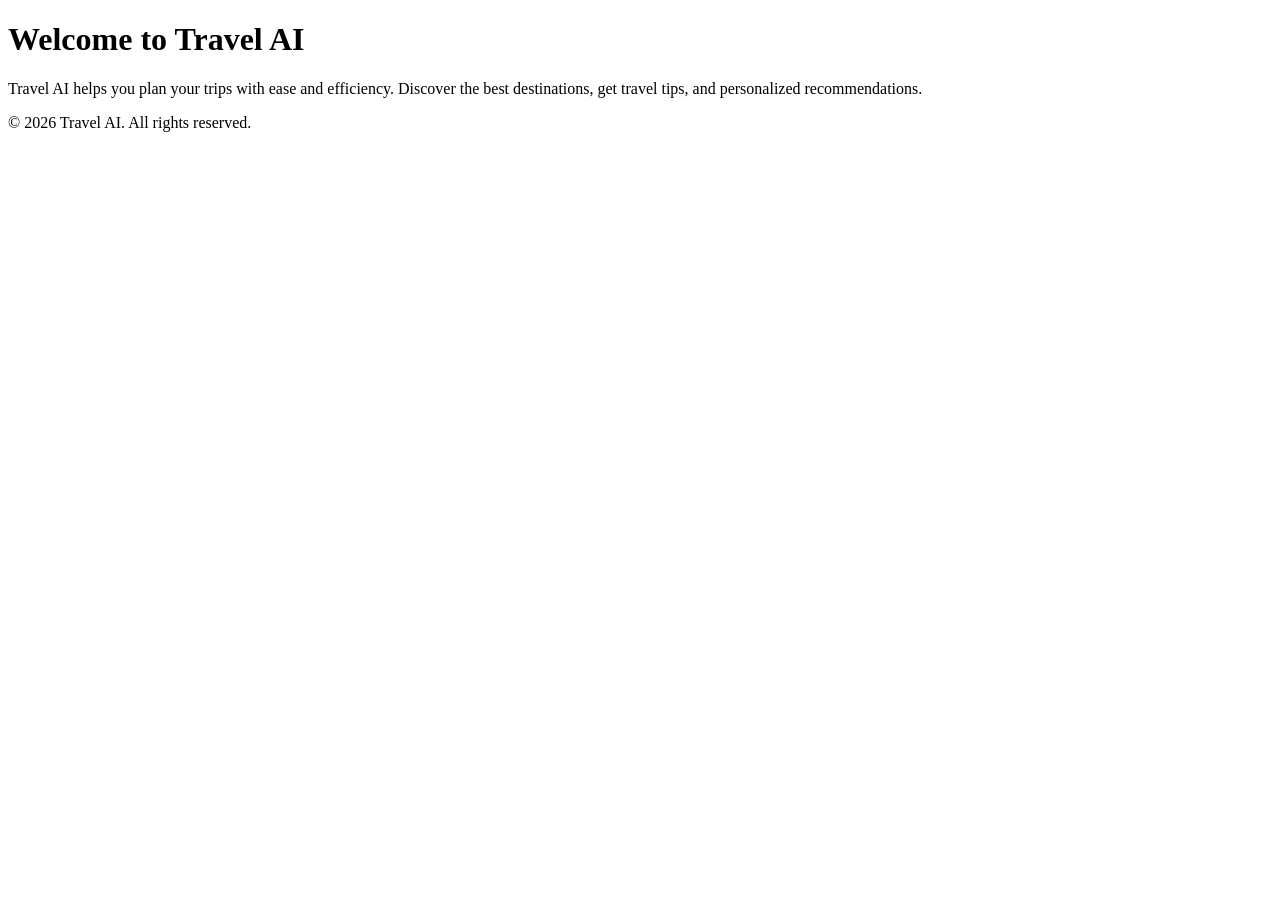
==== app.html @ c9dc11be "Create app.html file with Travel AI content" ====
<!DOCTYPE html>
<html lang="en">
<head>
    <meta charset="UTF-8">
    <meta name="viewport" content="width=device-width, initial-scale=1.0">
    <title>Travel AI</title>
</head>
<body>
    <h1>Welcome to Travel AI</h1>
    <p>Travel AI helps you plan your trips with ease and efficiency. Discover the best destinations, get travel tips, and personalized recommendations.</p>
    <footer>
        <p>&copy; 2026 Travel AI. All rights reserved.</p>
    </footer>
</body>
</html>
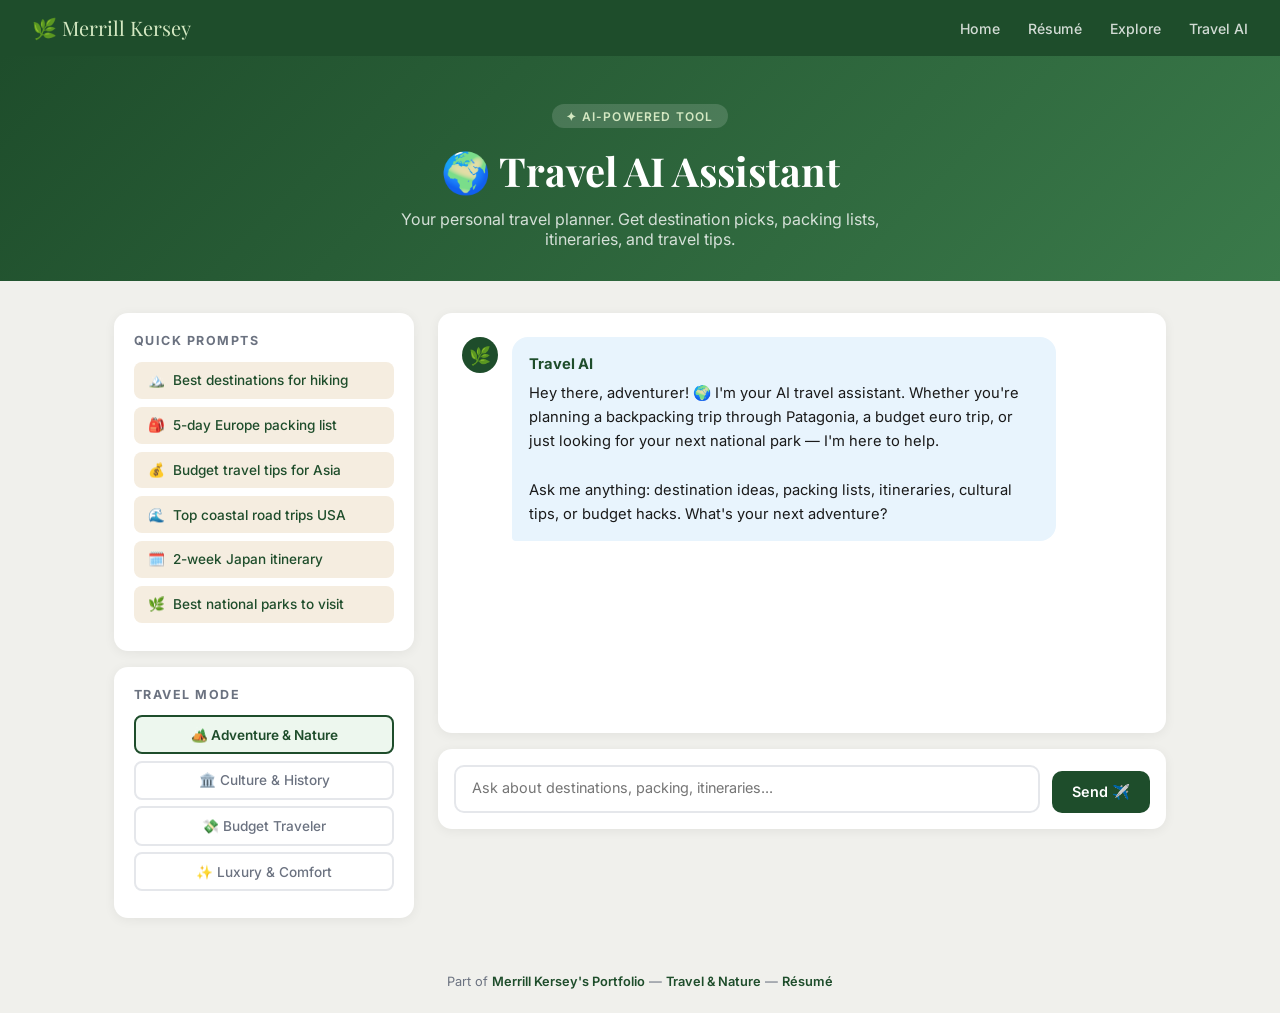
==== commit ec4ad05d: "Rename app blabla to app.html" ====
--- a/app.html
+++ b/app.html
@@ -1,15 +1,476 @@
 <!DOCTYPE html>
 <html lang="en">
 <head>
-    <meta charset="UTF-8">
-    <meta name="viewport" content="width=device-width, initial-scale=1.0">
-    <title>Travel AI</title>
+  <meta charset="UTF-8"/>
+  <meta name="viewport" content="width=device-width, initial-scale=1.0"/>
+  <title>Travel AI | Merrill Kersey</title>
+  <link href="https://fonts.googleapis.com/css2?family=Playfair+Display:wght@400;700&family=Inter:wght@300;400;500;600&display=swap" rel="stylesheet"/>
+  <style>
+    :root {
+      --forest: #1e4d2b;
+      --forest-light: #2d6b3f;
+      --sky: #e8f4fd;
+      --sand: #f5ede0;
+      --accent: #e07b39;
+      --white: #ffffff;
+      --gray: #f0f0ec;
+      --text: #1a1a1a;
+      --muted: #6b7280;
+    }
+    * { box-sizing: border-box; margin: 0; padding: 0; }
+    body { font-family: 'Inter', sans-serif; background: var(--gray); color: var(--text); min-height: 100vh; display: flex; flex-direction: column; }
+
+    nav { background: var(--forest); padding: 0.9rem 2rem; display: flex; justify-content: space-between; align-items: center; }
+    nav .brand { font-family: 'Playfair Display', serif; color: #d4e8c2; font-size: 1.25rem; text-decoration: none; }
+    nav .nav-links a { color: rgba(255,255,255,0.8); text-decoration: none; margin-left: 1.5rem; font-size: 0.88rem; font-weight: 500; transition: color 0.2s; }
+    nav .nav-links a:hover { color: #fff; }
+
+    .app-hero { background: linear-gradient(135deg, var(--forest) 0%, #3a7a4a 100%); color: white; padding: 3rem 2rem 2rem; text-align: center; }
+    .app-hero .badge { background: rgba(255,255,255,0.15); color: #d4e8c2; padding: 0.3rem 0.9rem; border-radius: 20px; font-size: 0.75rem; font-weight: 600; letter-spacing: 0.1em; text-transform: uppercase; margin-bottom: 1rem; display: inline-block; }
+    .app-hero h1 { font-family: 'Playfair Display', serif; font-size: 2.5rem; margin-bottom: 0.75rem; }
+    .app-hero p { color: rgba(255,255,255,0.8); font-size: 1rem; max-width: 550px; margin: 0 auto; }
+
+    .app-layout { display: grid; grid-template-columns: 300px 1fr; gap: 1.5rem; max-width: 1100px; margin: 2rem auto; padding: 0 1.5rem; flex: 1; }
+    @media (max-width: 768px) { .app-layout { grid-template-columns: 1fr; } nav .nav-links { display: none; } }
+
+    .sidebar { display: flex; flex-direction: column; gap: 1rem; }
+    .card { background: var(--white); border-radius: 14px; padding: 1.25rem; box-shadow: 0 2px 12px rgba(0,0,0,0.06); }
+    .card h3 { font-size: 0.78rem; font-weight: 700; text-transform: uppercase; letter-spacing: 0.12em; color: var(--muted); margin-bottom: 0.85rem; }
+
+    .prompt-btn { width: 100%; text-align: left; background: var(--sand); border: none; border-radius: 8px; padding: 0.65rem 0.85rem; font-family: 'Inter', sans-serif; font-size: 0.85rem; color: var(--forest); font-weight: 500; cursor: pointer; transition: background 0.2s, transform 0.1s; display: block; margin-bottom: 0.5rem; }
+    .prompt-btn:hover { background: #ead8c0; transform: translateX(2px); }
+    .prompt-btn .emoji { margin-right: 0.5rem; }
+
+    .mode-btn { width: 100%; padding: 0.6rem; border: 2px solid #e5e7eb; background: none; border-radius: 8px; font-family: 'Inter', sans-serif; font-size: 0.85rem; font-weight: 500; cursor: pointer; transition: all 0.2s; margin-bottom: 0.4rem; color: var(--muted); }
+    .mode-btn.active { border-color: var(--forest); background: #edf7ee; color: var(--forest); font-weight: 600; }
+
+    .chat-area { display: flex; flex-direction: column; gap: 1rem; }
+    .messages { background: var(--white); border-radius: 14px; padding: 1.5rem; min-height: 420px; max-height: 520px; overflow-y: auto; box-shadow: 0 2px 12px rgba(0,0,0,0.06); display: flex; flex-direction: column; gap: 1rem; }
+
+    .message { display: flex; gap: 0.85rem; animation: slideIn 0.3s ease; }
+    .message.user { flex-direction: row-reverse; }
+    @keyframes slideIn { from { opacity: 0; transform: translateY(8px); } to { opacity: 1; transform: translateY(0); } }
+
+    .avatar { width: 36px; height: 36px; border-radius: 50%; display: flex; align-items: center; justify-content: center; font-size: 1.1rem; flex-shrink: 0; }
+    .avatar.ai { background: var(--forest); }
+    .avatar.user { background: var(--accent); }
+
+    .bubble { max-width: 80%; padding: 0.9rem 1.1rem; border-radius: 16px; font-size: 0.92rem; line-height: 1.65; }
+    .message.ai .bubble { background: var(--sky); color: var(--text); border-bottom-left-radius: 4px; }
+    .message.user .bubble { background: var(--forest); color: #fff; border-bottom-right-radius: 4px; }
+    .bubble .ai-label { font-weight: 700; display: block; margin-bottom: 0.3rem; color: var(--forest); }
+    .bubble ul { padding-left: 1.2rem; margin-top: 0.4rem; }
+    .bubble li { margin-bottom: 0.3rem; }
+
+    .typing .bubble { display: flex; align-items: center; gap: 4px; padding: 1rem 1.2rem; }
+    .dot { width: 8px; height: 8px; background: var(--muted); border-radius: 50%; animation: bounce 1.4s infinite ease-in-out; }
+    .dot:nth-child(2) { animation-delay: 0.2s; }
+    .dot:nth-child(3) { animation-delay: 0.4s; }
+    @keyframes bounce { 0%, 80%, 100% { transform: scale(0.6); opacity: 0.4; } 40% { transform: scale(1); opacity: 1; } }
+
+    .input-area { background: var(--white); border-radius: 14px; padding: 1rem; box-shadow: 0 2px 12px rgba(0,0,0,0.06); display: flex; gap: 0.75rem; align-items: flex-end; }
+    .input-area textarea { flex: 1; border: 2px solid #e5e7eb; border-radius: 10px; padding: 0.75rem 1rem; font-family: 'Inter', sans-serif; font-size: 0.9rem; resize: none; outline: none; min-height: 48px; max-height: 150px; transition: border-color 0.2s; color: var(--text); }
+    .input-area textarea:focus { border-color: var(--forest); }
+    .send-btn { background: var(--forest); color: #fff; border: none; border-radius: 10px; padding: 0.75rem 1.25rem; font-family: 'Inter', sans-serif; font-size: 0.9rem; font-weight: 600; cursor: pointer; transition: background 0.2s, transform 0.1s; white-space: nowrap; }
+    .send-btn:hover:not(:disabled) { background: var(--forest-light); transform: translateY(-1px); }
+    .send-btn:disabled { opacity: 0.5; cursor: not-allowed; }
+
+    footer { text-align: center; padding: 1.5rem; color: var(--muted); font-size: 0.8rem; margin-top: auto; }
+    footer a { color: var(--forest); text-decoration: none; font-weight: 600; }
+  </style>
 </head>
 <body>
-    <h1>Welcome to Travel AI</h1>
-    <p>Travel AI helps you plan your trips with ease and efficiency. Discover the best destinations, get travel tips, and personalized recommendations.</p>
-    <footer>
-        <p>&copy; 2026 Travel AI. All rights reserved.</p>
-    </footer>
+
+<nav>
+  <a href="index.html" class="brand">🌿 Merrill Kersey</a>
+  <div class="nav-links">
+    <a href="index.html">Home</a>
+    <a href="resume.html">Résumé</a>
+    <a href="scratch.html">Explore</a>
+    <a href="app.html">Travel AI</a>
+  </div>
+</nav>
+
+<div class="app-hero">
+  <div class="badge">✦ AI-Powered Tool</div>
+  <h1>🌍 Travel AI Assistant</h1>
+  <p>Your personal travel planner. Get destination picks, packing lists, itineraries, and travel tips.</p>
+</div>
+
+<div class="app-layout">
+  <div class="sidebar">
+    <div class="card">
+      <h3>Quick Prompts</h3>
+      <button class="prompt-btn" onclick="usePrompt(this)"><span class="emoji">🏔️</span>Best destinations for hiking</button>
+      <button class="prompt-btn" onclick="usePrompt(this)"><span class="emoji">🎒</span>5-day Europe packing list</button>
+      <button class="prompt-btn" onclick="usePrompt(this)"><span class="emoji">💰</span>Budget travel tips for Asia</button>
+      <button class="prompt-btn" onclick="usePrompt(this)"><span class="emoji">🌊</span>Top coastal road trips USA</button>
+      <button class="prompt-btn" onclick="usePrompt(this)"><span class="emoji">🗓️</span>2-week Japan itinerary</button>
+      <button class="prompt-btn" onclick="usePrompt(this)"><span class="emoji">🌿</span>Best national parks to visit</button>
+    </div>
+    <div class="card">
+      <h3>Travel Mode</h3>
+      <button class="mode-btn active" onclick="setMode('adventure', this)">🏕️ Adventure & Nature</button>
+      <button class="mode-btn" onclick="setMode('culture', this)">🏛️ Culture & History</button>
+      <button class="mode-btn" onclick="setMode('budget', this)">💸 Budget Traveler</button>
+      <button class="mode-btn" onclick="setMode('luxury', this)">✨ Luxury & Comfort</button>
+    </div>
+  </div>
+
+  <div class="chat-area">
+    <div class="messages" id="messages">
+      <div class="message ai">
+        <div class="avatar ai">🌿</div>
+        <div class="bubble">
+          <span class="ai-label">Travel AI</span>
+          Hey there, adventurer! 🌍 I'm your AI travel assistant. Whether you're planning a backpacking trip through Patagonia, a budget euro trip, or just looking for your next national park — I'm here to help.<br><br>
+          Ask me anything: destination ideas, packing lists, itineraries, cultural tips, or budget hacks. What's your next adventure?
+        </div>
+      </div>
+    </div>
+
+    <div class="input-area">
+      <textarea id="userInput" placeholder="Ask about destinations, packing, itineraries..." rows="1"
+        onkeydown="handleKey(event)" oninput="autoResize(this)"></textarea>
+      <button class="send-btn" id="sendBtn" onclick="sendMessage()">Send ✈️</button>
+    </div>
+  </div>
+</div>
+
+<footer>
+  Part of <a href="index.html">Merrill Kersey's Portfolio</a> &mdash;
+  <a href="scratch.html">Travel & Nature</a> &mdash;
+  <a href="resume.html">Résumé</a>
+</footer>
+
+<script>
+  let travelMode = 'adventure';
+
+  const modeIntros = {
+    adventure: "Switched to 🏕️ <strong>Adventure & Nature</strong> mode! I'll focus on outdoor activities, hiking, camping, and wild places. What adventure are you planning?",
+    culture: "Switched to 🏛️ <strong>Culture & History</strong> mode! I'll focus on museums, local cuisine, landmarks, and authentic cultural experiences. Where are you headed?",
+    budget: "Switched to 💸 <strong>Budget Traveler</strong> mode! I'll help you maximize every dollar — cheap flights, hostels, free attractions, and money-saving hacks. What's your destination?",
+    luxury: "Switched to ✨ <strong>Luxury & Comfort</strong> mode! I'll focus on world-class hotels, fine dining, exclusive experiences, and premium travel. Where would you like to indulge?"
+  };
+
+  // ─── Pre-written response bank ───────────────────────────────────────────
+  const responses = [
+    {
+      keywords: ['hiking', 'hike', 'trek', 'trail', 'best destinations'],
+      adventure: `Great choice! Here are my top hiking destinations: 🏔️<br><br>
+        <ul>
+          <li><strong>Zion National Park, Utah</strong> — The Narrows and Angels Landing are bucket-list trails</li>
+          <li><strong>Patagonia, Argentina/Chile</strong> — Torres del Paine W Trek is unmatched for scenery</li>
+          <li><strong>Swiss Alps</strong> — Eiger Trail and Via Alpina offer world-class alpine routes</li>
+          <li><strong>Banff, Canada</strong> — Lake Louise and Plain of Six Glaciers are stunning</li>
+          <li><strong>Appalachian Trail, USA</strong> — Classic long-distance adventure through 14 states</li>
+        </ul><br>
+        Pro tip: Always research permit requirements in advance — Zion's Narrows and Angels Landing require reservations now! 🎫`,
+      culture: `For hiking with rich cultural context, consider:<br><br>
+        <ul>
+          <li><strong>Camino de Santiago, Spain</strong> — Ancient pilgrimage route with incredible history</li>
+          <li><strong>Inca Trail, Peru</strong> — Trek to Machu Picchu through Incan ruins</li>
+          <li><strong>Mount Fuji, Japan</strong> — Sacred peak with incredible cultural significance</li>
+          <li><strong>Cinque Terre, Italy</strong> — Coastal trails connecting colorful medieval villages</li>
+        </ul>`,
+      budget: `Best budget hiking destinations:<br><br>
+        <ul>
+          <li><strong>National Forests, USA</strong> — Often free, less crowded than National Parks</li>
+          <li><strong>Slovenia</strong> — Triglav National Park is stunning and very affordable</li>
+          <li><strong>Nepal</strong> — Annapurna Circuit is epic and surprisingly cheap</li>
+          <li><strong>Portugal</strong> — Rota Vicentina coastal walk, low cost of living</li>
+        </ul>
+        Tip: America the Beautiful Pass ($80/year) covers all US National Parks! 💪`,
+      luxury: `For a luxury hiking experience:<br><br>
+        <ul>
+          <li><strong>Explora Patagonia, Chile</strong> — Guided hikes with 5-star lodge stays</li>
+          <li><strong>Swiss Alps Hut-to-Hut</strong> — Stay in mountain hotels each night</li>
+          <li><strong>Bhutan</strong> — Exclusive trekking permits keep crowds low; incredible scenery</li>
+          <li><strong>New Zealand Milford Track</strong> — Guided walk with private lodge accommodation</li>
+        </ul>`
+    },
+    {
+      keywords: ['pack', 'packing', 'bag', 'luggage', 'what to bring', 'europe'],
+      adventure: `Here's my go-to adventure packing list for 5 days in Europe: 🎒<br><br>
+        <ul>
+          <li><strong>Clothing:</strong> 3 merino wool t-shirts, 1 fleece, waterproof jacket, 2 pants, 5 socks/underwear</li>
+          <li><strong>Footwear:</strong> Trail runners (doubles for hiking + walking) + lightweight sandals</li>
+          <li><strong>Tech:</strong> Universal adapter, portable charger, offline maps downloaded</li>
+          <li><strong>Essentials:</strong> Microfiber towel, headlamp, reusable water bottle, first aid kit</li>
+          <li><strong>Documents:</strong> Passport, travel insurance card, digital copies of everything</li>
+        </ul><br>
+        Golden rule: If your bag weighs more than 10kg, leave something behind! ✂️`,
+      culture: `5-day Europe cultural packing list: 🏛️<br><br>
+        <ul>
+          <li><strong>Smart casual clothes</strong> — Many European churches require covered shoulders/knees</li>
+          <li><strong>Comfortable walking shoes</strong> — You'll log 10-15 miles a day on cobblestones</li>
+          <li><strong>Day bag</strong> — Small backpack for museums and day trips</li>
+          <li><strong>Journal</strong> — For capturing experiences and sketching landmarks</li>
+          <li><strong>Phrasebook or translation app</strong> — Locals appreciate the effort!</li>
+        </ul>`,
+      budget: `Budget-smart packing for Europe: 💸<br><br>
+        <ul>
+          <li>Pack carry-on ONLY — saves $50-100 per flight in baggage fees</li>
+          <li>Bring a reusable water bottle — tap water is safe across most of Europe</li>
+          <li>Packable rain jacket — cheaper than buying one there if caught in a storm</li>
+          <li>Unlocked phone + local SIM card — way cheaper than roaming charges</li>
+          <li>Padlock for hostel lockers — essential for keeping your stuff safe</li>
+        </ul>`,
+      luxury: `Luxury European packing essentials: ✨<br><br>
+        <ul>
+          <li>2-3 elevated outfits for fine dining and theater</li>
+          <li>Quality leather shoes — worth it on European city streets</li>
+          <li>Noise-canceling headphones for business class flights</li>
+          <li>Lightweight cashmere layer for cool evenings</li>
+          <li>Personal care kit — your hotel will have amenities but your favorites matter</li>
+        </ul>`
+    },
+    {
+      keywords: ['budget', 'cheap', 'affordable', 'save money', 'asia'],
+      adventure: `Budget adventure travel in Asia — it's very doable! 🌏<br><br>
+        <ul>
+          <li><strong>Thailand</strong> — $30-40/day covers accommodation, food, and transport</li>
+          <li><strong>Vietnam</strong> — Street food meals for $1-2, hostels from $8/night</li>
+          <li><strong>Nepal</strong> — Annapurna trekking is world-class and surprisingly affordable</li>
+          <li><strong>Indonesia</strong> — Bali on $50/day is totally achievable</li>
+        </ul><br>
+        <strong>Top money tips:</strong>
+        <ul>
+          <li>Eat where locals eat — street food is often safer AND tastier</li>
+          <li>Travel by overnight bus/train to save on accommodation</li>
+          <li>Book flights 6-8 weeks out for best prices</li>
+          <li>Use Wise or Revolut for no-fee currency exchange</li>
+        </ul>`,
+      budget: `Asia on a shoestring — here's the playbook: 💸<br><br>
+        <ul>
+          <li><strong>Southeast Asia</strong> is the budget traveler's paradise — Vietnam, Cambodia, Thailand</li>
+          <li>Fly into Bangkok or Kuala Lumpur (cheapest hubs)</li>
+          <li>Use budget airlines like AirAsia for hops between countries</li>
+          <li>Couchsurf or use hostels ($5-12/night in most of SE Asia)</li>
+          <li>Avoid tourist restaurants near landmarks — walk 2 blocks and prices drop 60%</li>
+          <li>Negotiate tuk-tuks and taxis before you get in</li>
+        </ul>
+        Realistic budget: $35-50/day covers everything in Southeast Asia comfortably.`,
+      culture: `Asia on a budget with cultural depth: 🏛️<br><br>
+        <ul>
+          <li><strong>Japan</strong> — More affordable than you think with a JR Pass and budget ryokans</li>
+          <li><strong>India</strong> — Incredible history, amazing food, very low cost</li>
+          <li><strong>Taiwan</strong> — Underrated gem, excellent food scene, cheap transport</li>
+          <li><strong>Sri Lanka</strong> — Ancient temples, tea plantations, beaches — all budget-friendly</li>
+        </ul>`,
+      luxury: `Luxury Asia doesn't have to break the bank compared to Europe: ✨<br><br>
+        <ul>
+          <li><strong>Maldives</strong> — Overwater bungalows are iconic and worth every penny</li>
+          <li><strong>Bali</strong> — Private villa with pool for $150-200/night is incredible value</li>
+          <li><strong>Japan</strong> — A traditional ryokan with kaiseki dinner is unforgettable</li>
+          <li><strong>Singapore</strong> — Marina Bay Sands infinity pool is a must</li>
+        </ul>`
+    },
+    {
+      keywords: ['road trip', 'coastal', 'drive', 'car', 'usa', 'america'],
+      adventure: `Top coastal road trips in the USA: 🌊<br><br>
+        <ul>
+          <li><strong>Pacific Coast Highway (CA)</strong> — SF to San Diego, Big Sur is the highlight — 6-8 days</li>
+          <li><strong>Oregon Coast</strong> — Hwy 101, dramatic cliffs, hidden beaches, charming towns — 4-5 days</li>
+          <li><strong>Olympic Peninsula, WA</strong> — Rainforests, wild beaches, and mountain views — 3-4 days</li>
+          <li><strong>Florida Keys (US-1)</strong> — Miami to Key West over stunning causeways — 2-3 days</li>
+          <li><strong>Acadia Loop, Maine</strong> — Rugged northeastern coastline at its finest — 3-4 days</li>
+        </ul><br>
+        My personal favorite: Big Sur on PCH at sunrise — absolutely breathtaking. 🌅`,
+      culture: `Coastal road trips with amazing food + culture: 🍽️<br><br>
+        <ul>
+          <li><strong>New England Coast</strong> — Boston to Bar Harbor, lobster rolls and lighthouses</li>
+          <li><strong>Gulf Coast</strong> — New Orleans to Pensacola, incredible music and Cajun food</li>
+          <li><strong>Pacific Coast Highway</strong> — Wine country in Santa Barbara, farm-to-table in Carmel</li>
+        </ul>`,
+      budget: `Budget coastal road trips: 💰<br><br>
+        <ul>
+          <li>Camp at state parks along the route — $20-35/night vs $150+ for hotels</li>
+          <li>Cook your own meals — a cooler + camp stove saves $40-60/day</li>
+          <li>Oregon Coast is one of the most affordable — free beach access everywhere</li>
+          <li>Avoid summer weekends — prices drop and crowds thin dramatically</li>
+        </ul>`,
+      luxury: `Luxury coastal road trips: ✨<br><br>
+        <ul>
+          <li>PCH with stays at Post Ranch Inn (Big Sur) — most romantic hotel in America</li>
+          <li>Napa Valley detour for wine tasting and farm-to-table dining</li>
+          <li>Carmel-by-the-Sea — boutique hotels, world-class golf at Pebble Beach</li>
+        </ul>`
+    },
+    {
+      keywords: ['japan', 'tokyo', 'kyoto', 'osaka', 'itinerary', '2 week', 'two week'],
+      adventure: `2-Week Japan Itinerary — Adventure Edition: 🗾<br><br>
+        <strong>Days 1-3: Tokyo</strong>
+        <ul><li>Shinjuku, Shibuya crossing, day hike on Mount Takao</li></ul>
+        <strong>Days 4-5: Hakone</strong>
+        <ul><li>Mt. Fuji views, ryokan stay, onsen experience</li></ul>
+        <strong>Days 6-8: Kyoto</strong>
+        <ul><li>Fushimi Inari hike at dawn, bamboo forest, Arashiyama</li></ul>
+        <strong>Days 9-10: Osaka</strong>
+        <ul><li>Street food in Dotonbori, day trip to Nara deer park</li></ul>
+        <strong>Days 11-12: Hiroshima + Miyajima</strong>
+        <ul><li>Peace Memorial Museum, Itsukushima Shrine at high tide</li></ul>
+        <strong>Days 13-14: Back to Tokyo</strong>
+        <ul><li>Day trip to Nikko shrines, last-minute shopping in Akihabara</li></ul><br>
+        Get the JR Pass before you leave home — saves a ton on bullet trains! 🚄`,
+      culture: `2-Week Japan Cultural Deep Dive: 🏯<br><br>
+        Focus on Kyoto (4 nights) for temples, geisha districts, traditional tea ceremony. Add Nara, Hiroshima, and the art islands of the Seto Inland Sea. Tokyo gets 3-4 nights for museums, theater, and food culture. Book a cooking class and a traditional ryokan for authentic immersion.`,
+      budget: `2 Weeks in Japan — Budget Tips: 💴<br><br>
+        <ul>
+          <li>JR Pass ($500) covers most bullet train travel — worth it for 2 weeks</li>
+          <li>7-Eleven and FamilyMart onigiri for breakfast — $1-2 and delicious</li>
+          <li>Capsule hotels in Tokyo: $40-60/night, cool experience</li>
+          <li>Most temples/shrines are free or under $5 to enter</li>
+          <li>Realistic budget: $80-100/day including transport</li>
+        </ul>`,
+      luxury: `Luxury Japan 2-Week Itinerary: ✨<br><br>
+        Stay at the Park Hyatt Tokyo (Lost in Translation hotel), a traditional ryokan in Hakone with private onsen, and the Ritz-Carlton Kyoto. Book a private tea ceremony, sake tasting, and sushi omakase counter experience. Charter a private guide for hidden temple access in Kyoto.`
+    },
+    {
+      keywords: ['national park', 'parks', 'yellowstone', 'grand canyon', 'yosemite', 'zion'],
+      adventure: `Best US National Parks for Adventure: 🏞️<br><br>
+        <ul>
+          <li><strong>Zion, Utah</strong> — The Narrows, Angels Landing, incredible slot canyons</li>
+          <li><strong>Yosemite, CA</strong> — Half Dome, El Capitan, world-class climbing</li>
+          <li><strong>Yellowstone, WY</strong> — Geysers, wildlife (bison, wolves, bears), backcountry</li>
+          <li><strong>Grand Teton, WY</strong> — Dramatic peaks, excellent hiking, great wildlife</li>
+          <li><strong>Olympic, WA</strong> — Rainforests + glaciers + wild coastline in one park</li>
+          <li><strong>Grand Canyon, AZ</strong> — Rim-to-rim backpacking is a lifetime achievement</li>
+          <li><strong>Glacier, MT</strong> — Going-to-the-Sun Road + pristine alpine wilderness</li>
+        </ul><br>
+        Pro tip: Get the <strong>America the Beautiful Pass ($80)</strong> — covers all parks for a year! 🎫`,
+      budget: `National Parks on a budget: 💵<br><br>
+        <ul>
+          <li>America the Beautiful Pass = $80/year for unlimited entry — pays for itself in 2 parks</li>
+          <li>Camp inside parks vs staying in gateway towns — saves $50-80/night</li>
+          <li>Visit shoulder season (April-May or September-October) — cheaper and less crowded</li>
+          <li>Check National Forest land bordering parks — often free camping nearby</li>
+        </ul>`,
+      culture: `National Parks with cultural significance: 🏛️<br><br>
+        <ul>
+          <li><strong>Mesa Verde, CO</strong> — Ancient Ancestral Puebloan cliff dwellings</li>
+          <li><strong>Chaco Culture, NM</strong> — Stunning prehistoric ruins and astronomical alignments</li>
+          <li><strong>Hawaii Volcanoes</strong> — Active lava flows and deep Hawaiian cultural history</li>
+          <li><strong>Grand Canyon</strong> — Sacred to many Native American tribes, incredible history</li>
+        </ul>`,
+      luxury: `National Park luxury experiences: ✨<br><br>
+        <ul>
+          <li><strong>The Ahwahnee, Yosemite</strong> — Historic lodge right in the valley</li>
+          <li><strong>Under Canvas glamping</strong> — Luxury tents near Yellowstone, Zion, and Grand Canyon</li>
+          <li><strong>Clayoquot Wilderness Resort, BC</strong> — Remote Canadian wilderness, float-plane access</li>
+          <li>Private guided tours beat ranger tours for access and depth</li>
+        </ul>`
+    }
+  ];
+
+  const fallbackResponses = [
+    `That's a great travel question! 🌍 Here's what I'd suggest:<br><br>
+      Start by narrowing down your destination by asking yourself three things: What kind of experience do you want (adventure, relaxation, culture)? What's your budget range? And how much time do you have?<br><br>
+      Once you have those answers, I can give you much more targeted recommendations. Try one of the quick prompts on the left to get started, or tell me your dream destination! ✈️`,
+
+    `Great question! Every trip is different, but here are my universal travel tips: 🗺️<br><br>
+      <ul>
+        <li>Book flights 6-8 weeks out for the sweet spot of price vs. availability</li>
+        <li>Always get travel insurance — it's saved me multiple times</li>
+        <li>Pack lighter than you think you need to — you can always buy things there</li>
+        <li>Download offline maps before you arrive — data can be spotty abroad</li>
+        <li>Talk to locals — they always know the best spots that aren't in any guidebook</li>
+      </ul><br>
+      Want recommendations for a specific destination? Just ask! 🌟`,
+
+    `Awesome — I love helping plan adventures! 🧭 Here's a starting framework for any trip:<br><br>
+      <ul>
+        <li><strong>1-3 days:</strong> Focus on one city or region, go deep not wide</li>
+        <li><strong>5-7 days:</strong> One country, 2-3 highlights, comfortable pace</li>
+        <li><strong>2 weeks:</strong> Regional route or one country thoroughly explored</li>
+        <li><strong>1 month+:</strong> Go slow, blend in, live like a local</li>
+      </ul><br>
+      Tell me your destination and trip length and I'll build you a full itinerary! 🗓️`
+  ];
+
+  let fallbackIndex = 0;
+
+  function setMode(mode, btn) {
+    travelMode = mode;
+    document.querySelectorAll('.mode-btn').forEach(b => b.classList.remove('active'));
+    btn.classList.add('active');
+    addMessage('ai', modeIntros[mode]);
+  }
+
+  function usePrompt(btn) {
+    const text = btn.textContent.replace(/^[\S]+\s/, '').trim();
+    document.getElementById('userInput').value = text;
+    document.getElementById('userInput').focus();
+  }
+
+  function autoResize(textarea) {
+    textarea.style.height = 'auto';
+    textarea.style.height = Math.min(textarea.scrollHeight, 150) + 'px';
+  }
+
+  function handleKey(e) {
+    if (e.key === 'Enter' && !e.shiftKey) { e.preventDefault(); sendMessage(); }
+  }
+
+  function addMessage(role, htmlContent) {
+    const messages = document.getElementById('messages');
+    const div = document.createElement('div');
+    div.className = `message ${role}`;
+    div.innerHTML = role === 'ai'
+      ? `<div class="avatar ai">🌿</div><div class="bubble"><span class="ai-label">Travel AI</span>${htmlContent}</div>`
+      : `<div class="avatar user">👤</div><div class="bubble">${htmlContent}</div>`;
+    messages.appendChild(div);
+    messages.scrollTop = messages.scrollHeight;
+  }
+
+  function addTyping() {
+    const messages = document.getElementById('messages');
+    const div = document.createElement('div');
+    div.className = 'message ai typing';
+    div.id = 'typingIndicator';
+    div.innerHTML = `<div class="avatar ai">🌿</div><div class="bubble"><div class="dot"></div><div class="dot"></div><div class="dot"></div></div>`;
+    messages.appendChild(div);
+    messages.scrollTop = messages.scrollHeight;
+  }
+
+  function removeTyping() {
+    const el = document.getElementById('typingIndicator');
+    if (el) el.remove();
+  }
+
+  function getResponse(text) {
+    const lower = text.toLowerCase();
+    for (const r of responses) {
+      if (r.keywords.some(k => lower.includes(k))) {
+        return r[travelMode] || r['adventure'];
+      }
+    }
+    // Rotate through fallbacks
+    const reply = fallbackResponses[fallbackIndex % fallbackResponses.length];
+    fallbackIndex++;
+    return reply;
+  }
+
+  function sendMessage() {
+    const input = document.getElementById('userInput');
+    const sendBtn = document.getElementById('sendBtn');
+    const text = input.value.trim();
+    if (!text) return;
+
+    addMessage('user', text);
+    input.value = '';
+    input.style.height = 'auto';
+    sendBtn.disabled = true;
+    addTyping();
+
+    // Simulate typing delay
+    setTimeout(() => {
+      removeTyping();
+      addMessage('ai', getResponse(text));
+      sendBtn.disabled = false;
+      input.focus();
+    }, 1200 + Math.random() * 800);
+  }
+</script>
 </body>
-</html>+</html>
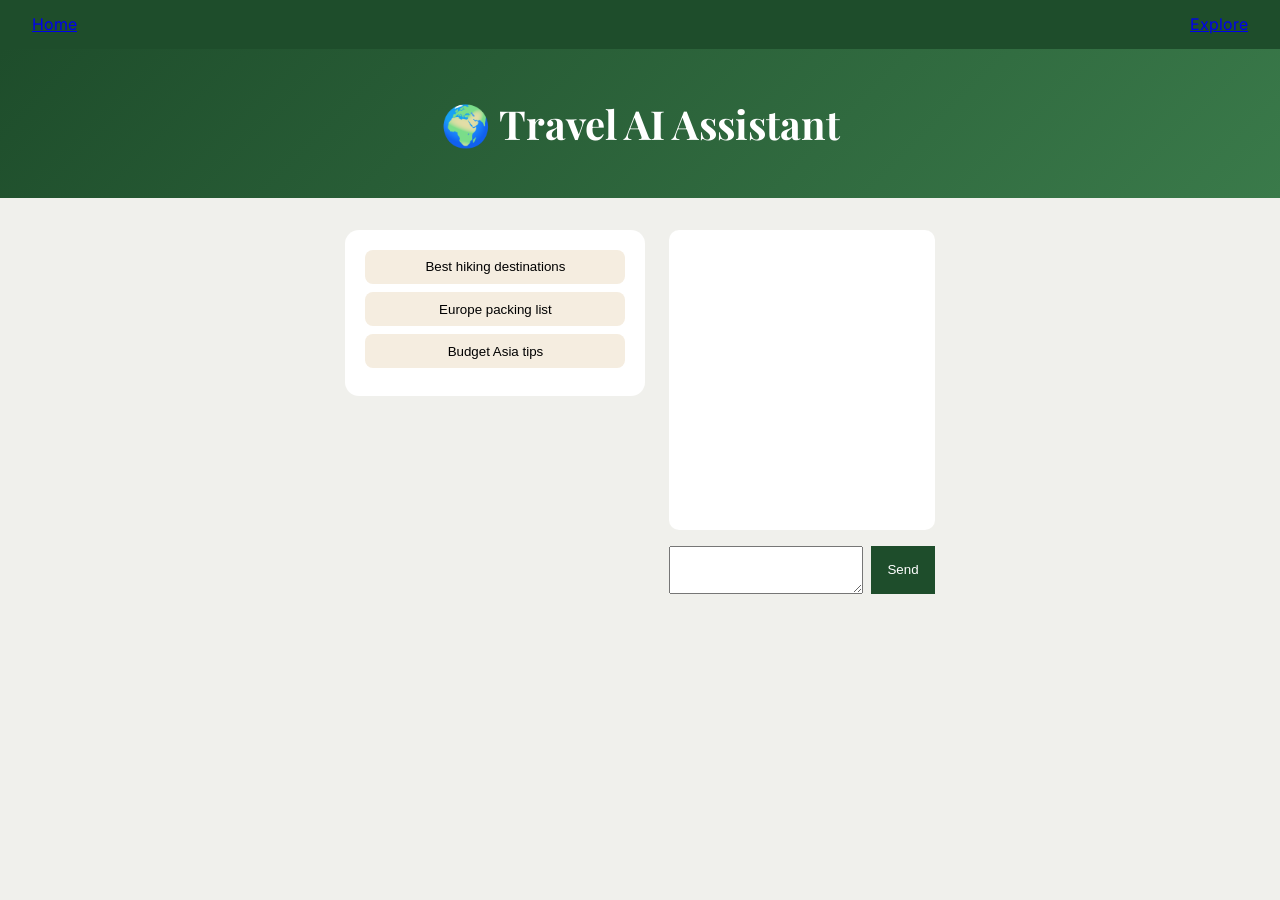
==== commit 750ad763: "Update and rename app .html to app.html" ====
--- a/app.html
+++ b/app.html
@@ -22,455 +22,71 @@
 
     nav { background: var(--forest); padding: 0.9rem 2rem; display: flex; justify-content: space-between; align-items: center; }
     nav .brand { font-family: 'Playfair Display', serif; color: #d4e8c2; font-size: 1.25rem; text-decoration: none; }
-    nav .nav-links a { color: rgba(255,255,255,0.8); text-decoration: none; margin-left: 1.5rem; font-size: 0.88rem; font-weight: 500; transition: color 0.2s; }
-    nav .nav-links a:hover { color: #fff; }
+    nav .nav-links a { color: rgba(255,255,255,0.8); text-decoration: none; margin-left: 1.5rem; font-size: 0.88rem; font-weight: 500; }
 
-    .app-hero { background: linear-gradient(135deg, var(--forest) 0%, #3a7a4a 100%); color: white; padding: 3rem 2rem 2rem; text-align: center; }
-    .app-hero .badge { background: rgba(255,255,255,0.15); color: #d4e8c2; padding: 0.3rem 0.9rem; border-radius: 20px; font-size: 0.75rem; font-weight: 600; letter-spacing: 0.1em; text-transform: uppercase; margin-bottom: 1rem; display: inline-block; }
-    .app-hero h1 { font-family: 'Playfair Display', serif; font-size: 2.5rem; margin-bottom: 0.75rem; }
-    .app-hero p { color: rgba(255,255,255,0.8); font-size: 1rem; max-width: 550px; margin: 0 auto; }
+    .app-hero { background: linear-gradient(135deg, var(--forest) 0%, #3a7a4a 100%); color: white; padding: 3rem 2rem; text-align: center; }
+    .app-hero h1 { font-family: 'Playfair Display', serif; font-size: 2.5rem; }
 
-    .app-layout { display: grid; grid-template-columns: 300px 1fr; gap: 1.5rem; max-width: 1100px; margin: 2rem auto; padding: 0 1.5rem; flex: 1; }
-    @media (max-width: 768px) { .app-layout { grid-template-columns: 1fr; } nav .nav-links { display: none; } }
+    .app-layout { display: grid; grid-template-columns: 300px 1fr; gap: 1.5rem; max-width: 1100px; margin: 2rem auto; padding: 0 1.5rem; }
 
-    .sidebar { display: flex; flex-direction: column; gap: 1rem; }
-    .card { background: var(--white); border-radius: 14px; padding: 1.25rem; box-shadow: 0 2px 12px rgba(0,0,0,0.06); }
-    .card h3 { font-size: 0.78rem; font-weight: 700; text-transform: uppercase; letter-spacing: 0.12em; color: var(--muted); margin-bottom: 0.85rem; }
+    .card { background: var(--white); border-radius: 14px; padding: 1.25rem; }
+    .prompt-btn { width: 100%; margin-bottom: 0.5rem; padding: 0.6rem; background: var(--sand); border: none; border-radius: 8px; cursor: pointer; }
 
-    .prompt-btn { width: 100%; text-align: left; background: var(--sand); border: none; border-radius: 8px; padding: 0.65rem 0.85rem; font-family: 'Inter', sans-serif; font-size: 0.85rem; color: var(--forest); font-weight: 500; cursor: pointer; transition: background 0.2s, transform 0.1s; display: block; margin-bottom: 0.5rem; }
-    .prompt-btn:hover { background: #ead8c0; transform: translateX(2px); }
-    .prompt-btn .emoji { margin-right: 0.5rem; }
+    .messages { background: white; padding: 1rem; min-height: 300px; border-radius: 10px; }
+    .input-area { display: flex; gap: 0.5rem; margin-top: 1rem; }
+    textarea { flex: 1; padding: 0.5rem; }
+    .send-btn { background: var(--forest); color: white; padding: 0.5rem 1rem; border: none; }
 
-    .mode-btn { width: 100%; padding: 0.6rem; border: 2px solid #e5e7eb; background: none; border-radius: 8px; font-family: 'Inter', sans-serif; font-size: 0.85rem; font-weight: 500; cursor: pointer; transition: all 0.2s; margin-bottom: 0.4rem; color: var(--muted); }
-    .mode-btn.active { border-color: var(--forest); background: #edf7ee; color: var(--forest); font-weight: 600; }
-
-    .chat-area { display: flex; flex-direction: column; gap: 1rem; }
-    .messages { background: var(--white); border-radius: 14px; padding: 1.5rem; min-height: 420px; max-height: 520px; overflow-y: auto; box-shadow: 0 2px 12px rgba(0,0,0,0.06); display: flex; flex-direction: column; gap: 1rem; }
-
-    .message { display: flex; gap: 0.85rem; animation: slideIn 0.3s ease; }
-    .message.user { flex-direction: row-reverse; }
-    @keyframes slideIn { from { opacity: 0; transform: translateY(8px); } to { opacity: 1; transform: translateY(0); } }
-
-    .avatar { width: 36px; height: 36px; border-radius: 50%; display: flex; align-items: center; justify-content: center; font-size: 1.1rem; flex-shrink: 0; }
-    .avatar.ai { background: var(--forest); }
-    .avatar.user { background: var(--accent); }
-
-    .bubble { max-width: 80%; padding: 0.9rem 1.1rem; border-radius: 16px; font-size: 0.92rem; line-height: 1.65; }
-    .message.ai .bubble { background: var(--sky); color: var(--text); border-bottom-left-radius: 4px; }
-    .message.user .bubble { background: var(--forest); color: #fff; border-bottom-right-radius: 4px; }
-    .bubble .ai-label { font-weight: 700; display: block; margin-bottom: 0.3rem; color: var(--forest); }
-    .bubble ul { padding-left: 1.2rem; margin-top: 0.4rem; }
-    .bubble li { margin-bottom: 0.3rem; }
-
-    .typing .bubble { display: flex; align-items: center; gap: 4px; padding: 1rem 1.2rem; }
-    .dot { width: 8px; height: 8px; background: var(--muted); border-radius: 50%; animation: bounce 1.4s infinite ease-in-out; }
-    .dot:nth-child(2) { animation-delay: 0.2s; }
-    .dot:nth-child(3) { animation-delay: 0.4s; }
-    @keyframes bounce { 0%, 80%, 100% { transform: scale(0.6); opacity: 0.4; } 40% { transform: scale(1); opacity: 1; } }
-
-    .input-area { background: var(--white); border-radius: 14px; padding: 1rem; box-shadow: 0 2px 12px rgba(0,0,0,0.06); display: flex; gap: 0.75rem; align-items: flex-end; }
-    .input-area textarea { flex: 1; border: 2px solid #e5e7eb; border-radius: 10px; padding: 0.75rem 1rem; font-family: 'Inter', sans-serif; font-size: 0.9rem; resize: none; outline: none; min-height: 48px; max-height: 150px; transition: border-color 0.2s; color: var(--text); }
-    .input-area textarea:focus { border-color: var(--forest); }
-    .send-btn { background: var(--forest); color: #fff; border: none; border-radius: 10px; padding: 0.75rem 1.25rem; font-family: 'Inter', sans-serif; font-size: 0.9rem; font-weight: 600; cursor: pointer; transition: background 0.2s, transform 0.1s; white-space: nowrap; }
-    .send-btn:hover:not(:disabled) { background: var(--forest-light); transform: translateY(-1px); }
-    .send-btn:disabled { opacity: 0.5; cursor: not-allowed; }
-
-    footer { text-align: center; padding: 1.5rem; color: var(--muted); font-size: 0.8rem; margin-top: auto; }
-    footer a { color: var(--forest); text-decoration: none; font-weight: 600; }
   </style>
 </head>
 <body>
 
 <nav>
-  <a href="index.html" class="brand">🌿 Merrill Kersey</a>
-  <div class="nav-links">
-    <a href="index.html">Home</a>
-    <a href="resume.html">Résumé</a>
-    <a href="scratch.html">Explore</a>
-    <a href="app.html">Travel AI</a>
-  </div>
+  <a href="index.html">Home</a>
+  <a href="scratch.html">Explore</a>
 </nav>
 
 <div class="app-hero">
-  <div class="badge">✦ AI-Powered Tool</div>
   <h1>🌍 Travel AI Assistant</h1>
-  <p>Your personal travel planner. Get destination picks, packing lists, itineraries, and travel tips.</p>
 </div>
 
 <div class="app-layout">
-  <div class="sidebar">
+  <div>
     <div class="card">
-      <h3>Quick Prompts</h3>
-      <button class="prompt-btn" onclick="usePrompt(this)"><span class="emoji">🏔️</span>Best destinations for hiking</button>
-      <button class="prompt-btn" onclick="usePrompt(this)"><span class="emoji">🎒</span>5-day Europe packing list</button>
-      <button class="prompt-btn" onclick="usePrompt(this)"><span class="emoji">💰</span>Budget travel tips for Asia</button>
-      <button class="prompt-btn" onclick="usePrompt(this)"><span class="emoji">🌊</span>Top coastal road trips USA</button>
-      <button class="prompt-btn" onclick="usePrompt(this)"><span class="emoji">🗓️</span>2-week Japan itinerary</button>
-      <button class="prompt-btn" onclick="usePrompt(this)"><span class="emoji">🌿</span>Best national parks to visit</button>
-    </div>
-    <div class="card">
-      <h3>Travel Mode</h3>
-      <button class="mode-btn active" onclick="setMode('adventure', this)">🏕️ Adventure & Nature</button>
-      <button class="mode-btn" onclick="setMode('culture', this)">🏛️ Culture & History</button>
-      <button class="mode-btn" onclick="setMode('budget', this)">💸 Budget Traveler</button>
-      <button class="mode-btn" onclick="setMode('luxury', this)">✨ Luxury & Comfort</button>
+      <button class="prompt-btn" onclick="usePrompt(this)">Best hiking destinations</button>
+      <button class="prompt-btn" onclick="usePrompt(this)">Europe packing list</button>
+      <button class="prompt-btn" onclick="usePrompt(this)">Budget Asia tips</button>
     </div>
   </div>
 
-  <div class="chat-area">
-    <div class="messages" id="messages">
-      <div class="message ai">
-        <div class="avatar ai">🌿</div>
-        <div class="bubble">
-          <span class="ai-label">Travel AI</span>
-          Hey there, adventurer! 🌍 I'm your AI travel assistant. Whether you're planning a backpacking trip through Patagonia, a budget euro trip, or just looking for your next national park — I'm here to help.<br><br>
-          Ask me anything: destination ideas, packing lists, itineraries, cultural tips, or budget hacks. What's your next adventure?
-        </div>
-      </div>
-    </div>
+  <div>
+    <div class="messages" id="messages"></div>
 
     <div class="input-area">
-      <textarea id="userInput" placeholder="Ask about destinations, packing, itineraries..." rows="1"
-        onkeydown="handleKey(event)" oninput="autoResize(this)"></textarea>
-      <button class="send-btn" id="sendBtn" onclick="sendMessage()">Send ✈️</button>
+      <textarea id="userInput"></textarea>
+      <button class="send-btn" onclick="sendMessage()">Send</button>
     </div>
   </div>
 </div>
 
-<footer>
-  Part of <a href="index.html">Merrill Kersey's Portfolio</a> &mdash;
-  <a href="scratch.html">Travel & Nature</a> &mdash;
-  <a href="resume.html">Résumé</a>
-</footer>
+<script>
+function usePrompt(btn){
+  document.getElementById('userInput').value = btn.textContent;
+}
 
-<script>
-  let travelMode = 'adventure';
+function sendMessage(){
+  let input = document.getElementById('userInput');
+  let messages = document.getElementById('messages');
 
-  const modeIntros = {
-    adventure: "Switched to 🏕️ <strong>Adventure & Nature</strong> mode! I'll focus on outdoor activities, hiking, camping, and wild places. What adventure are you planning?",
-    culture: "Switched to 🏛️ <strong>Culture & History</strong> mode! I'll focus on museums, local cuisine, landmarks, and authentic cultural experiences. Where are you headed?",
-    budget: "Switched to 💸 <strong>Budget Traveler</strong> mode! I'll help you maximize every dollar — cheap flights, hostels, free attractions, and money-saving hacks. What's your destination?",
-    luxury: "Switched to ✨ <strong>Luxury & Comfort</strong> mode! I'll focus on world-class hotels, fine dining, exclusive experiences, and premium travel. Where would you like to indulge?"
-  };
+  let userText = input.value;
+  if(!userText) return;
 
-  // ─── Pre-written response bank ───────────────────────────────────────────
-  const responses = [
-    {
-      keywords: ['hiking', 'hike', 'trek', 'trail', 'best destinations'],
-      adventure: `Great choice! Here are my top hiking destinations: 🏔️<br><br>
-        <ul>
-          <li><strong>Zion National Park, Utah</strong> — The Narrows and Angels Landing are bucket-list trails</li>
-          <li><strong>Patagonia, Argentina/Chile</strong> — Torres del Paine W Trek is unmatched for scenery</li>
-          <li><strong>Swiss Alps</strong> — Eiger Trail and Via Alpina offer world-class alpine routes</li>
-          <li><strong>Banff, Canada</strong> — Lake Louise and Plain of Six Glaciers are stunning</li>
-          <li><strong>Appalachian Trail, USA</strong> — Classic long-distance adventure through 14 states</li>
-        </ul><br>
-        Pro tip: Always research permit requirements in advance — Zion's Narrows and Angels Landing require reservations now! 🎫`,
-      culture: `For hiking with rich cultural context, consider:<br><br>
-        <ul>
-          <li><strong>Camino de Santiago, Spain</strong> — Ancient pilgrimage route with incredible history</li>
-          <li><strong>Inca Trail, Peru</strong> — Trek to Machu Picchu through Incan ruins</li>
-          <li><strong>Mount Fuji, Japan</strong> — Sacred peak with incredible cultural significance</li>
-          <li><strong>Cinque Terre, Italy</strong> — Coastal trails connecting colorful medieval villages</li>
-        </ul>`,
-      budget: `Best budget hiking destinations:<br><br>
-        <ul>
-          <li><strong>National Forests, USA</strong> — Often free, less crowded than National Parks</li>
-          <li><strong>Slovenia</strong> — Triglav National Park is stunning and very affordable</li>
-          <li><strong>Nepal</strong> — Annapurna Circuit is epic and surprisingly cheap</li>
-          <li><strong>Portugal</strong> — Rota Vicentina coastal walk, low cost of living</li>
-        </ul>
-        Tip: America the Beautiful Pass ($80/year) covers all US National Parks! 💪`,
-      luxury: `For a luxury hiking experience:<br><br>
-        <ul>
-          <li><strong>Explora Patagonia, Chile</strong> — Guided hikes with 5-star lodge stays</li>
-          <li><strong>Swiss Alps Hut-to-Hut</strong> — Stay in mountain hotels each night</li>
-          <li><strong>Bhutan</strong> — Exclusive trekking permits keep crowds low; incredible scenery</li>
-          <li><strong>New Zealand Milford Track</strong> — Guided walk with private lodge accommodation</li>
-        </ul>`
-    },
-    {
-      keywords: ['pack', 'packing', 'bag', 'luggage', 'what to bring', 'europe'],
-      adventure: `Here's my go-to adventure packing list for 5 days in Europe: 🎒<br><br>
-        <ul>
-          <li><strong>Clothing:</strong> 3 merino wool t-shirts, 1 fleece, waterproof jacket, 2 pants, 5 socks/underwear</li>
-          <li><strong>Footwear:</strong> Trail runners (doubles for hiking + walking) + lightweight sandals</li>
-          <li><strong>Tech:</strong> Universal adapter, portable charger, offline maps downloaded</li>
-          <li><strong>Essentials:</strong> Microfiber towel, headlamp, reusable water bottle, first aid kit</li>
-          <li><strong>Documents:</strong> Passport, travel insurance card, digital copies of everything</li>
-        </ul><br>
-        Golden rule: If your bag weighs more than 10kg, leave something behind! ✂️`,
-      culture: `5-day Europe cultural packing list: 🏛️<br><br>
-        <ul>
-          <li><strong>Smart casual clothes</strong> — Many European churches require covered shoulders/knees</li>
-          <li><strong>Comfortable walking shoes</strong> — You'll log 10-15 miles a day on cobblestones</li>
-          <li><strong>Day bag</strong> — Small backpack for museums and day trips</li>
-          <li><strong>Journal</strong> — For capturing experiences and sketching landmarks</li>
-          <li><strong>Phrasebook or translation app</strong> — Locals appreciate the effort!</li>
-        </ul>`,
-      budget: `Budget-smart packing for Europe: 💸<br><br>
-        <ul>
-          <li>Pack carry-on ONLY — saves $50-100 per flight in baggage fees</li>
-          <li>Bring a reusable water bottle — tap water is safe across most of Europe</li>
-          <li>Packable rain jacket — cheaper than buying one there if caught in a storm</li>
-          <li>Unlocked phone + local SIM card — way cheaper than roaming charges</li>
-          <li>Padlock for hostel lockers — essential for keeping your stuff safe</li>
-        </ul>`,
-      luxury: `Luxury European packing essentials: ✨<br><br>
-        <ul>
-          <li>2-3 elevated outfits for fine dining and theater</li>
-          <li>Quality leather shoes — worth it on European city streets</li>
-          <li>Noise-canceling headphones for business class flights</li>
-          <li>Lightweight cashmere layer for cool evenings</li>
-          <li>Personal care kit — your hotel will have amenities but your favorites matter</li>
-        </ul>`
-    },
-    {
-      keywords: ['budget', 'cheap', 'affordable', 'save money', 'asia'],
-      adventure: `Budget adventure travel in Asia — it's very doable! 🌏<br><br>
-        <ul>
-          <li><strong>Thailand</strong> — $30-40/day covers accommodation, food, and transport</li>
-          <li><strong>Vietnam</strong> — Street food meals for $1-2, hostels from $8/night</li>
-          <li><strong>Nepal</strong> — Annapurna trekking is world-class and surprisingly affordable</li>
-          <li><strong>Indonesia</strong> — Bali on $50/day is totally achievable</li>
-        </ul><br>
-        <strong>Top money tips:</strong>
-        <ul>
-          <li>Eat where locals eat — street food is often safer AND tastier</li>
-          <li>Travel by overnight bus/train to save on accommodation</li>
-          <li>Book flights 6-8 weeks out for best prices</li>
-          <li>Use Wise or Revolut for no-fee currency exchange</li>
-        </ul>`,
-      budget: `Asia on a shoestring — here's the playbook: 💸<br><br>
-        <ul>
-          <li><strong>Southeast Asia</strong> is the budget traveler's paradise — Vietnam, Cambodia, Thailand</li>
-          <li>Fly into Bangkok or Kuala Lumpur (cheapest hubs)</li>
-          <li>Use budget airlines like AirAsia for hops between countries</li>
-          <li>Couchsurf or use hostels ($5-12/night in most of SE Asia)</li>
-          <li>Avoid tourist restaurants near landmarks — walk 2 blocks and prices drop 60%</li>
-          <li>Negotiate tuk-tuks and taxis before you get in</li>
-        </ul>
-        Realistic budget: $35-50/day covers everything in Southeast Asia comfortably.`,
-      culture: `Asia on a budget with cultural depth: 🏛️<br><br>
-        <ul>
-          <li><strong>Japan</strong> — More affordable than you think with a JR Pass and budget ryokans</li>
-          <li><strong>India</strong> — Incredible history, amazing food, very low cost</li>
-          <li><strong>Taiwan</strong> — Underrated gem, excellent food scene, cheap transport</li>
-          <li><strong>Sri Lanka</strong> — Ancient temples, tea plantations, beaches — all budget-friendly</li>
-        </ul>`,
-      luxury: `Luxury Asia doesn't have to break the bank compared to Europe: ✨<br><br>
-        <ul>
-          <li><strong>Maldives</strong> — Overwater bungalows are iconic and worth every penny</li>
-          <li><strong>Bali</strong> — Private villa with pool for $150-200/night is incredible value</li>
-          <li><strong>Japan</strong> — A traditional ryokan with kaiseki dinner is unforgettable</li>
-          <li><strong>Singapore</strong> — Marina Bay Sands infinity pool is a must</li>
-        </ul>`
-    },
-    {
-      keywords: ['road trip', 'coastal', 'drive', 'car', 'usa', 'america'],
-      adventure: `Top coastal road trips in the USA: 🌊<br><br>
-        <ul>
-          <li><strong>Pacific Coast Highway (CA)</strong> — SF to San Diego, Big Sur is the highlight — 6-8 days</li>
-          <li><strong>Oregon Coast</strong> — Hwy 101, dramatic cliffs, hidden beaches, charming towns — 4-5 days</li>
-          <li><strong>Olympic Peninsula, WA</strong> — Rainforests, wild beaches, and mountain views — 3-4 days</li>
-          <li><strong>Florida Keys (US-1)</strong> — Miami to Key West over stunning causeways — 2-3 days</li>
-          <li><strong>Acadia Loop, Maine</strong> — Rugged northeastern coastline at its finest — 3-4 days</li>
-        </ul><br>
-        My personal favorite: Big Sur on PCH at sunrise — absolutely breathtaking. 🌅`,
-      culture: `Coastal road trips with amazing food + culture: 🍽️<br><br>
-        <ul>
-          <li><strong>New England Coast</strong> — Boston to Bar Harbor, lobster rolls and lighthouses</li>
-          <li><strong>Gulf Coast</strong> — New Orleans to Pensacola, incredible music and Cajun food</li>
-          <li><strong>Pacific Coast Highway</strong> — Wine country in Santa Barbara, farm-to-table in Carmel</li>
-        </ul>`,
-      budget: `Budget coastal road trips: 💰<br><br>
-        <ul>
-          <li>Camp at state parks along the route — $20-35/night vs $150+ for hotels</li>
-          <li>Cook your own meals — a cooler + camp stove saves $40-60/day</li>
-          <li>Oregon Coast is one of the most affordable — free beach access everywhere</li>
-          <li>Avoid summer weekends — prices drop and crowds thin dramatically</li>
-        </ul>`,
-      luxury: `Luxury coastal road trips: ✨<br><br>
-        <ul>
-          <li>PCH with stays at Post Ranch Inn (Big Sur) — most romantic hotel in America</li>
-          <li>Napa Valley detour for wine tasting and farm-to-table dining</li>
-          <li>Carmel-by-the-Sea — boutique hotels, world-class golf at Pebble Beach</li>
-        </ul>`
-    },
-    {
-      keywords: ['japan', 'tokyo', 'kyoto', 'osaka', 'itinerary', '2 week', 'two week'],
-      adventure: `2-Week Japan Itinerary — Adventure Edition: 🗾<br><br>
-        <strong>Days 1-3: Tokyo</strong>
-        <ul><li>Shinjuku, Shibuya crossing, day hike on Mount Takao</li></ul>
-        <strong>Days 4-5: Hakone</strong>
-        <ul><li>Mt. Fuji views, ryokan stay, onsen experience</li></ul>
-        <strong>Days 6-8: Kyoto</strong>
-        <ul><li>Fushimi Inari hike at dawn, bamboo forest, Arashiyama</li></ul>
-        <strong>Days 9-10: Osaka</strong>
-        <ul><li>Street food in Dotonbori, day trip to Nara deer park</li></ul>
-        <strong>Days 11-12: Hiroshima + Miyajima</strong>
-        <ul><li>Peace Memorial Museum, Itsukushima Shrine at high tide</li></ul>
-        <strong>Days 13-14: Back to Tokyo</strong>
-        <ul><li>Day trip to Nikko shrines, last-minute shopping in Akihabara</li></ul><br>
-        Get the JR Pass before you leave home — saves a ton on bullet trains! 🚄`,
-      culture: `2-Week Japan Cultural Deep Dive: 🏯<br><br>
-        Focus on Kyoto (4 nights) for temples, geisha districts, traditional tea ceremony. Add Nara, Hiroshima, and the art islands of the Seto Inland Sea. Tokyo gets 3-4 nights for museums, theater, and food culture. Book a cooking class and a traditional ryokan for authentic immersion.`,
-      budget: `2 Weeks in Japan — Budget Tips: 💴<br><br>
-        <ul>
-          <li>JR Pass ($500) covers most bullet train travel — worth it for 2 weeks</li>
-          <li>7-Eleven and FamilyMart onigiri for breakfast — $1-2 and delicious</li>
-          <li>Capsule hotels in Tokyo: $40-60/night, cool experience</li>
-          <li>Most temples/shrines are free or under $5 to enter</li>
-          <li>Realistic budget: $80-100/day including transport</li>
-        </ul>`,
-      luxury: `Luxury Japan 2-Week Itinerary: ✨<br><br>
-        Stay at the Park Hyatt Tokyo (Lost in Translation hotel), a traditional ryokan in Hakone with private onsen, and the Ritz-Carlton Kyoto. Book a private tea ceremony, sake tasting, and sushi omakase counter experience. Charter a private guide for hidden temple access in Kyoto.`
-    },
-    {
-      keywords: ['national park', 'parks', 'yellowstone', 'grand canyon', 'yosemite', 'zion'],
-      adventure: `Best US National Parks for Adventure: 🏞️<br><br>
-        <ul>
-          <li><strong>Zion, Utah</strong> — The Narrows, Angels Landing, incredible slot canyons</li>
-          <li><strong>Yosemite, CA</strong> — Half Dome, El Capitan, world-class climbing</li>
-          <li><strong>Yellowstone, WY</strong> — Geysers, wildlife (bison, wolves, bears), backcountry</li>
-          <li><strong>Grand Teton, WY</strong> — Dramatic peaks, excellent hiking, great wildlife</li>
-          <li><strong>Olympic, WA</strong> — Rainforests + glaciers + wild coastline in one park</li>
-          <li><strong>Grand Canyon, AZ</strong> — Rim-to-rim backpacking is a lifetime achievement</li>
-          <li><strong>Glacier, MT</strong> — Going-to-the-Sun Road + pristine alpine wilderness</li>
-        </ul><br>
-        Pro tip: Get the <strong>America the Beautiful Pass ($80)</strong> — covers all parks for a year! 🎫`,
-      budget: `National Parks on a budget: 💵<br><br>
-        <ul>
-          <li>America the Beautiful Pass = $80/year for unlimited entry — pays for itself in 2 parks</li>
-          <li>Camp inside parks vs staying in gateway towns — saves $50-80/night</li>
-          <li>Visit shoulder season (April-May or September-October) — cheaper and less crowded</li>
-          <li>Check National Forest land bordering parks — often free camping nearby</li>
-        </ul>`,
-      culture: `National Parks with cultural significance: 🏛️<br><br>
-        <ul>
-          <li><strong>Mesa Verde, CO</strong> — Ancient Ancestral Puebloan cliff dwellings</li>
-          <li><strong>Chaco Culture, NM</strong> — Stunning prehistoric ruins and astronomical alignments</li>
-          <li><strong>Hawaii Volcanoes</strong> — Active lava flows and deep Hawaiian cultural history</li>
-          <li><strong>Grand Canyon</strong> — Sacred to many Native American tribes, incredible history</li>
-        </ul>`,
-      luxury: `National Park luxury experiences: ✨<br><br>
-        <ul>
-          <li><strong>The Ahwahnee, Yosemite</strong> — Historic lodge right in the valley</li>
-          <li><strong>Under Canvas glamping</strong> — Luxury tents near Yellowstone, Zion, and Grand Canyon</li>
-          <li><strong>Clayoquot Wilderness Resort, BC</strong> — Remote Canadian wilderness, float-plane access</li>
-          <li>Private guided tours beat ranger tours for access and depth</li>
-        </ul>`
-    }
-  ];
+  messages.innerHTML += "<p><strong>You:</strong> " + userText + "</p>";
+  messages.innerHTML += "<p><strong>AI:</strong> Plan your trip based on that idea!</p>";
 
-  const fallbackResponses = [
-    `That's a great travel question! 🌍 Here's what I'd suggest:<br><br>
-      Start by narrowing down your destination by asking yourself three things: What kind of experience do you want (adventure, relaxation, culture)? What's your budget range? And how much time do you have?<br><br>
-      Once you have those answers, I can give you much more targeted recommendations. Try one of the quick prompts on the left to get started, or tell me your dream destination! ✈️`,
+  input.value = "";
+}
+</script>
 
-    `Great question! Every trip is different, but here are my universal travel tips: 🗺️<br><br>
-      <ul>
-        <li>Book flights 6-8 weeks out for the sweet spot of price vs. availability</li>
-        <li>Always get travel insurance — it's saved me multiple times</li>
-        <li>Pack lighter than you think you need to — you can always buy things there</li>
-        <li>Download offline maps before you arrive — data can be spotty abroad</li>
-        <li>Talk to locals — they always know the best spots that aren't in any guidebook</li>
-      </ul><br>
-      Want recommendations for a specific destination? Just ask! 🌟`,
-
-    `Awesome — I love helping plan adventures! 🧭 Here's a starting framework for any trip:<br><br>
-      <ul>
-        <li><strong>1-3 days:</strong> Focus on one city or region, go deep not wide</li>
-        <li><strong>5-7 days:</strong> One country, 2-3 highlights, comfortable pace</li>
-        <li><strong>2 weeks:</strong> Regional route or one country thoroughly explored</li>
-        <li><strong>1 month+:</strong> Go slow, blend in, live like a local</li>
-      </ul><br>
-      Tell me your destination and trip length and I'll build you a full itinerary! 🗓️`
-  ];
-
-  let fallbackIndex = 0;
-
-  function setMode(mode, btn) {
-    travelMode = mode;
-    document.querySelectorAll('.mode-btn').forEach(b => b.classList.remove('active'));
-    btn.classList.add('active');
-    addMessage('ai', modeIntros[mode]);
-  }
-
-  function usePrompt(btn) {
-    const text = btn.textContent.replace(/^[\S]+\s/, '').trim();
-    document.getElementById('userInput').value = text;
-    document.getElementById('userInput').focus();
-  }
-
-  function autoResize(textarea) {
-    textarea.style.height = 'auto';
-    textarea.style.height = Math.min(textarea.scrollHeight, 150) + 'px';
-  }
-
-  function handleKey(e) {
-    if (e.key === 'Enter' && !e.shiftKey) { e.preventDefault(); sendMessage(); }
-  }
-
-  function addMessage(role, htmlContent) {
-    const messages = document.getElementById('messages');
-    const div = document.createElement('div');
-    div.className = `message ${role}`;
-    div.innerHTML = role === 'ai'
-      ? `<div class="avatar ai">🌿</div><div class="bubble"><span class="ai-label">Travel AI</span>${htmlContent}</div>`
-      : `<div class="avatar user">👤</div><div class="bubble">${htmlContent}</div>`;
-    messages.appendChild(div);
-    messages.scrollTop = messages.scrollHeight;
-  }
-
-  function addTyping() {
-    const messages = document.getElementById('messages');
-    const div = document.createElement('div');
-    div.className = 'message ai typing';
-    div.id = 'typingIndicator';
-    div.innerHTML = `<div class="avatar ai">🌿</div><div class="bubble"><div class="dot"></div><div class="dot"></div><div class="dot"></div></div>`;
-    messages.appendChild(div);
-    messages.scrollTop = messages.scrollHeight;
-  }
-
-  function removeTyping() {
-    const el = document.getElementById('typingIndicator');
-    if (el) el.remove();
-  }
-
-  function getResponse(text) {
-    const lower = text.toLowerCase();
-    for (const r of responses) {
-      if (r.keywords.some(k => lower.includes(k))) {
-        return r[travelMode] || r['adventure'];
-      }
-    }
-    // Rotate through fallbacks
-    const reply = fallbackResponses[fallbackIndex % fallbackResponses.length];
-    fallbackIndex++;
-    return reply;
-  }
-
-  function sendMessage() {
-    const input = document.getElementById('userInput');
-    const sendBtn = document.getElementById('sendBtn');
-    const text = input.value.trim();
-    if (!text) return;
-
-    addMessage('user', text);
-    input.value = '';
-    input.style.height = 'auto';
-    sendBtn.disabled = true;
-    addTyping();
-
-    // Simulate typing delay
-    setTimeout(() => {
-      removeTyping();
-      addMessage('ai', getResponse(text));
-      sendBtn.disabled = false;
-      input.focus();
-    }, 1200 + Math.random() * 800);
-  }
-</script>
 </body>
 </html>
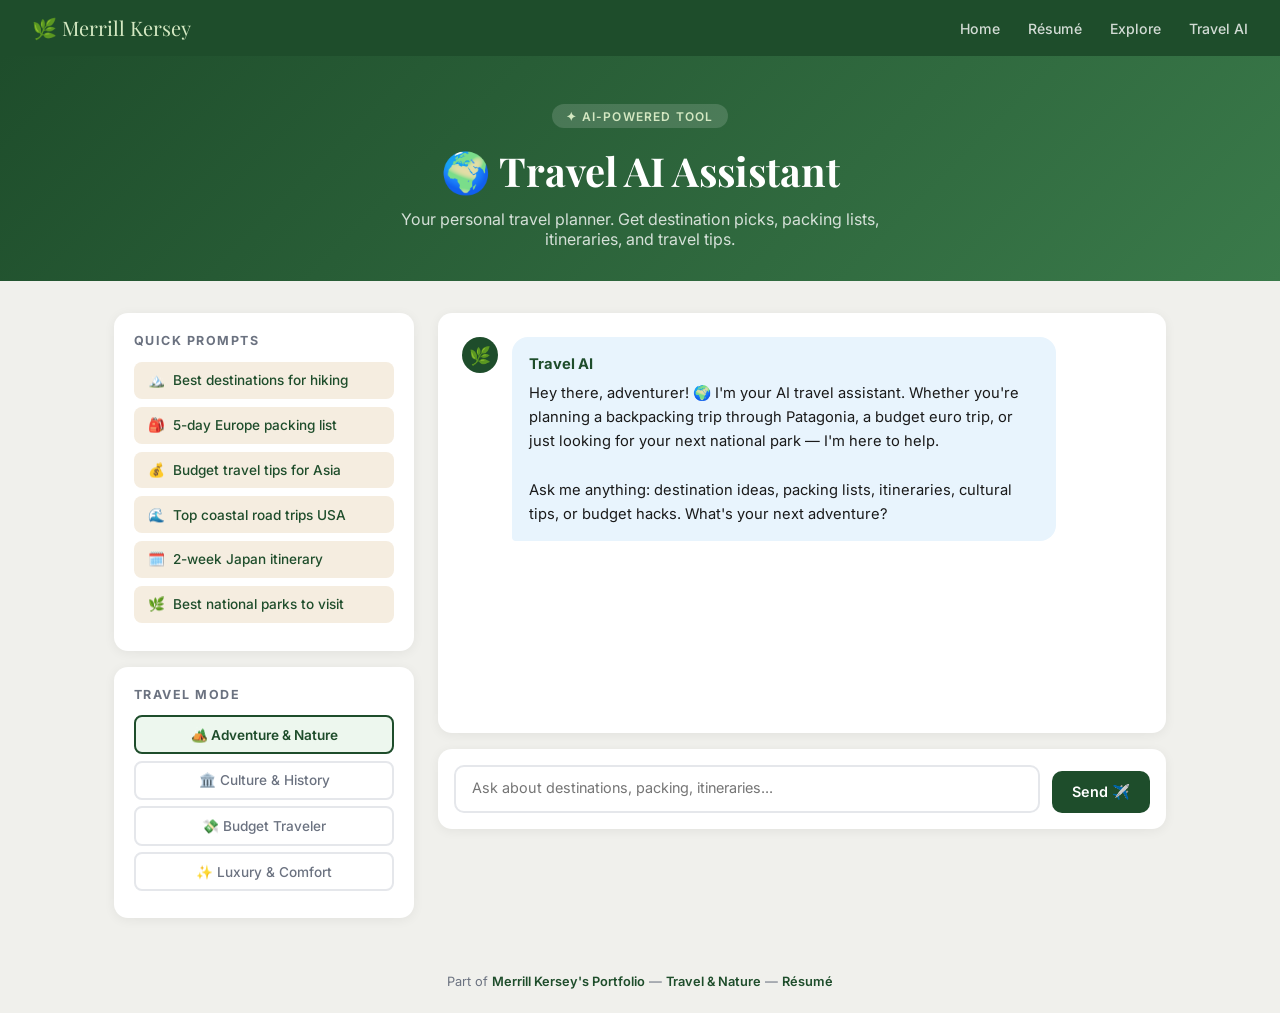
==== commit 8460acfe: "Update app.html" ====
--- a/app.html
+++ b/app.html
@@ -22,71 +22,452 @@
 
     nav { background: var(--forest); padding: 0.9rem 2rem; display: flex; justify-content: space-between; align-items: center; }
     nav .brand { font-family: 'Playfair Display', serif; color: #d4e8c2; font-size: 1.25rem; text-decoration: none; }
-    nav .nav-links a { color: rgba(255,255,255,0.8); text-decoration: none; margin-left: 1.5rem; font-size: 0.88rem; font-weight: 500; }
-
-    .app-hero { background: linear-gradient(135deg, var(--forest) 0%, #3a7a4a 100%); color: white; padding: 3rem 2rem; text-align: center; }
-    .app-hero h1 { font-family: 'Playfair Display', serif; font-size: 2.5rem; }
-
-    .app-layout { display: grid; grid-template-columns: 300px 1fr; gap: 1.5rem; max-width: 1100px; margin: 2rem auto; padding: 0 1.5rem; }
-
-    .card { background: var(--white); border-radius: 14px; padding: 1.25rem; }
-    .prompt-btn { width: 100%; margin-bottom: 0.5rem; padding: 0.6rem; background: var(--sand); border: none; border-radius: 8px; cursor: pointer; }
-
-    .messages { background: white; padding: 1rem; min-height: 300px; border-radius: 10px; }
-    .input-area { display: flex; gap: 0.5rem; margin-top: 1rem; }
-    textarea { flex: 1; padding: 0.5rem; }
-    .send-btn { background: var(--forest); color: white; padding: 0.5rem 1rem; border: none; }
-
+    nav .nav-links a { color: rgba(255,255,255,0.8); text-decoration: none; margin-left: 1.5rem; font-size: 0.88rem; font-weight: 500; transition: color 0.2s; }
+    nav .nav-links a:hover { color: #fff; }
+
+    .app-hero { background: linear-gradient(135deg, var(--forest) 0%, #3a7a4a 100%); color: white; padding: 3rem 2rem 2rem; text-align: center; }
+    .app-hero .badge { background: rgba(255,255,255,0.15); color: #d4e8c2; padding: 0.3rem 0.9rem; border-radius: 20px; font-size: 0.75rem; font-weight: 600; letter-spacing: 0.1em; text-transform: uppercase; margin-bottom: 1rem; display: inline-block; }
+    .app-hero h1 { font-family: 'Playfair Display', serif; font-size: 2.5rem; margin-bottom: 0.75rem; }
+    .app-hero p { color: rgba(255,255,255,0.8); font-size: 1rem; max-width: 550px; margin: 0 auto; }
+
+    .app-layout { display: grid; grid-template-columns: 300px 1fr; gap: 1.5rem; max-width: 1100px; margin: 2rem auto; padding: 0 1.5rem; flex: 1; }
+    @media (max-width: 768px) { .app-layout { grid-template-columns: 1fr; } nav .nav-links { display: none; } }
+
+    .sidebar { display: flex; flex-direction: column; gap: 1rem; }
+    .card { background: var(--white); border-radius: 14px; padding: 1.25rem; box-shadow: 0 2px 12px rgba(0,0,0,0.06); }
+    .card h3 { font-size: 0.78rem; font-weight: 700; text-transform: uppercase; letter-spacing: 0.12em; color: var(--muted); margin-bottom: 0.85rem; }
+
+    .prompt-btn { width: 100%; text-align: left; background: var(--sand); border: none; border-radius: 8px; padding: 0.65rem 0.85rem; font-family: 'Inter', sans-serif; font-size: 0.85rem; color: var(--forest); font-weight: 500; cursor: pointer; transition: background 0.2s, transform 0.1s; display: block; margin-bottom: 0.5rem; }
+    .prompt-btn:hover { background: #ead8c0; transform: translateX(2px); }
+    .prompt-btn .emoji { margin-right: 0.5rem; }
+
+    .mode-btn { width: 100%; padding: 0.6rem; border: 2px solid #e5e7eb; background: none; border-radius: 8px; font-family: 'Inter', sans-serif; font-size: 0.85rem; font-weight: 500; cursor: pointer; transition: all 0.2s; margin-bottom: 0.4rem; color: var(--muted); }
+    .mode-btn.active { border-color: var(--forest); background: #edf7ee; color: var(--forest); font-weight: 600; }
+
+    .chat-area { display: flex; flex-direction: column; gap: 1rem; }
+    .messages { background: var(--white); border-radius: 14px; padding: 1.5rem; min-height: 420px; max-height: 520px; overflow-y: auto; box-shadow: 0 2px 12px rgba(0,0,0,0.06); display: flex; flex-direction: column; gap: 1rem; }
+
+    .message { display: flex; gap: 0.85rem; animation: slideIn 0.3s ease; }
+    .message.user { flex-direction: row-reverse; }
+    @keyframes slideIn { from { opacity: 0; transform: translateY(8px); } to { opacity: 1; transform: translateY(0); } }
+
+    .avatar { width: 36px; height: 36px; border-radius: 50%; display: flex; align-items: center; justify-content: center; font-size: 1.1rem; flex-shrink: 0; }
+    .avatar.ai { background: var(--forest); }
+    .avatar.user { background: var(--accent); }
+
+    .bubble { max-width: 80%; padding: 0.9rem 1.1rem; border-radius: 16px; font-size: 0.92rem; line-height: 1.65; }
+    .message.ai .bubble { background: var(--sky); color: var(--text); border-bottom-left-radius: 4px; }
+    .message.user .bubble { background: var(--forest); color: #fff; border-bottom-right-radius: 4px; }
+    .bubble .ai-label { font-weight: 700; display: block; margin-bottom: 0.3rem; color: var(--forest); }
+    .bubble ul { padding-left: 1.2rem; margin-top: 0.4rem; }
+    .bubble li { margin-bottom: 0.3rem; }
+
+    .typing .bubble { display: flex; align-items: center; gap: 4px; padding: 1rem 1.2rem; }
+    .dot { width: 8px; height: 8px; background: var(--muted); border-radius: 50%; animation: bounce 1.4s infinite ease-in-out; }
+    .dot:nth-child(2) { animation-delay: 0.2s; }
+    .dot:nth-child(3) { animation-delay: 0.4s; }
+    @keyframes bounce { 0%, 80%, 100% { transform: scale(0.6); opacity: 0.4; } 40% { transform: scale(1); opacity: 1; } }
+
+    .input-area { background: var(--white); border-radius: 14px; padding: 1rem; box-shadow: 0 2px 12px rgba(0,0,0,0.06); display: flex; gap: 0.75rem; align-items: flex-end; }
+    .input-area textarea { flex: 1; border: 2px solid #e5e7eb; border-radius: 10px; padding: 0.75rem 1rem; font-family: 'Inter', sans-serif; font-size: 0.9rem; resize: none; outline: none; min-height: 48px; max-height: 150px; transition: border-color 0.2s; color: var(--text); }
+    .input-area textarea:focus { border-color: var(--forest); }
+    .send-btn { background: var(--forest); color: #fff; border: none; border-radius: 10px; padding: 0.75rem 1.25rem; font-family: 'Inter', sans-serif; font-size: 0.9rem; font-weight: 600; cursor: pointer; transition: background 0.2s, transform 0.1s; white-space: nowrap; }
+    .send-btn:hover:not(:disabled) { background: var(--forest-light); transform: translateY(-1px); }
+    .send-btn:disabled { opacity: 0.5; cursor: not-allowed; }
+
+    footer { text-align: center; padding: 1.5rem; color: var(--muted); font-size: 0.8rem; margin-top: auto; }
+    footer a { color: var(--forest); text-decoration: none; font-weight: 600; }
   </style>
 </head>
 <body>
 
 <nav>
-  <a href="index.html">Home</a>
-  <a href="scratch.html">Explore</a>
+  <a href="index.html" class="brand">🌿 Merrill Kersey</a>
+  <div class="nav-links">
+    <a href="index.html">Home</a>
+    <a href="resume.html">Résumé</a>
+    <a href="scratch.html">Explore</a>
+    <a href="app.html">Travel AI</a>
+  </div>
 </nav>
 
 <div class="app-hero">
+  <div class="badge">✦ AI-Powered Tool</div>
   <h1>🌍 Travel AI Assistant</h1>
+  <p>Your personal travel planner. Get destination picks, packing lists, itineraries, and travel tips.</p>
 </div>
 
 <div class="app-layout">
-  <div>
+  <div class="sidebar">
     <div class="card">
-      <button class="prompt-btn" onclick="usePrompt(this)">Best hiking destinations</button>
-      <button class="prompt-btn" onclick="usePrompt(this)">Europe packing list</button>
-      <button class="prompt-btn" onclick="usePrompt(this)">Budget Asia tips</button>
+      <h3>Quick Prompts</h3>
+      <button class="prompt-btn" onclick="usePrompt(this)"><span class="emoji">🏔️</span>Best destinations for hiking</button>
+      <button class="prompt-btn" onclick="usePrompt(this)"><span class="emoji">🎒</span>5-day Europe packing list</button>
+      <button class="prompt-btn" onclick="usePrompt(this)"><span class="emoji">💰</span>Budget travel tips for Asia</button>
+      <button class="prompt-btn" onclick="usePrompt(this)"><span class="emoji">🌊</span>Top coastal road trips USA</button>
+      <button class="prompt-btn" onclick="usePrompt(this)"><span class="emoji">🗓️</span>2-week Japan itinerary</button>
+      <button class="prompt-btn" onclick="usePrompt(this)"><span class="emoji">🌿</span>Best national parks to visit</button>
+    </div>
+    <div class="card">
+      <h3>Travel Mode</h3>
+      <button class="mode-btn active" onclick="setMode('adventure', this)">🏕️ Adventure & Nature</button>
+      <button class="mode-btn" onclick="setMode('culture', this)">🏛️ Culture & History</button>
+      <button class="mode-btn" onclick="setMode('budget', this)">💸 Budget Traveler</button>
+      <button class="mode-btn" onclick="setMode('luxury', this)">✨ Luxury & Comfort</button>
     </div>
   </div>
 
-  <div>
-    <div class="messages" id="messages"></div>
+  <div class="chat-area">
+    <div class="messages" id="messages">
+      <div class="message ai">
+        <div class="avatar ai">🌿</div>
+        <div class="bubble">
+          <span class="ai-label">Travel AI</span>
+          Hey there, adventurer! 🌍 I'm your AI travel assistant. Whether you're planning a backpacking trip through Patagonia, a budget euro trip, or just looking for your next national park — I'm here to help.<br><br>
+          Ask me anything: destination ideas, packing lists, itineraries, cultural tips, or budget hacks. What's your next adventure?
+        </div>
+      </div>
+    </div>
 
     <div class="input-area">
-      <textarea id="userInput"></textarea>
-      <button class="send-btn" onclick="sendMessage()">Send</button>
+      <textarea id="userInput" placeholder="Ask about destinations, packing, itineraries..." rows="1"
+        onkeydown="handleKey(event)" oninput="autoResize(this)"></textarea>
+      <button class="send-btn" id="sendBtn" onclick="sendMessage()">Send ✈️</button>
     </div>
   </div>
 </div>
 
+<footer>
+  Part of <a href="index.html">Merrill Kersey's Portfolio</a> &mdash;
+  <a href="scratch.html">Travel & Nature</a> &mdash;
+  <a href="resume.html">Résumé</a>
+</footer>
+
 <script>
-function usePrompt(btn){
-  document.getElementById('userInput').value = btn.textContent;
-}
-
-function sendMessage(){
-  let input = document.getElementById('userInput');
-  let messages = document.getElementById('messages');
-
-  let userText = input.value;
-  if(!userText) return;
-
-  messages.innerHTML += "<p><strong>You:</strong> " + userText + "</p>";
-  messages.innerHTML += "<p><strong>AI:</strong> Plan your trip based on that idea!</p>";
-
-  input.value = "";
-}
+  let travelMode = 'adventure';
+
+  const modeIntros = {
+    adventure: "Switched to 🏕️ <strong>Adventure & Nature</strong> mode! I'll focus on outdoor activities, hiking, camping, and wild places. What adventure are you planning?",
+    culture: "Switched to 🏛️ <strong>Culture & History</strong> mode! I'll focus on museums, local cuisine, landmarks, and authentic cultural experiences. Where are you headed?",
+    budget: "Switched to 💸 <strong>Budget Traveler</strong> mode! I'll help you maximize every dollar — cheap flights, hostels, free attractions, and money-saving hacks. What's your destination?",
+    luxury: "Switched to ✨ <strong>Luxury & Comfort</strong> mode! I'll focus on world-class hotels, fine dining, exclusive experiences, and premium travel. Where would you like to indulge?"
+  };
+
+  const responses = [
+    {
+      keywords: ['hiking', 'hike', 'trek', 'trail', 'best destinations'],
+      adventure: `Great choice! Here are my top hiking destinations: 🏔️<br><br>
+        <ul>
+          <li><strong>Zion National Park, Utah</strong> — The Narrows and Angels Landing are bucket-list trails</li>
+          <li><strong>Patagonia, Argentina/Chile</strong> — Torres del Paine W Trek is unmatched for scenery</li>
+          <li><strong>Swiss Alps</strong> — Eiger Trail and Via Alpina offer world-class alpine routes</li>
+          <li><strong>Banff, Canada</strong> — Lake Louise and Plain of Six Glaciers are stunning</li>
+          <li><strong>Appalachian Trail, USA</strong> — Classic long-distance adventure through 14 states</li>
+        </ul><br>
+        Pro tip: Always research permit requirements in advance — Zion's Narrows and Angels Landing require reservations now! 🎫`,
+      culture: `For hiking with rich cultural context, consider:<br><br>
+        <ul>
+          <li><strong>Camino de Santiago, Spain</strong> — Ancient pilgrimage route with incredible history</li>
+          <li><strong>Inca Trail, Peru</strong> — Trek to Machu Picchu through Incan ruins</li>
+          <li><strong>Mount Fuji, Japan</strong> — Sacred peak with incredible cultural significance</li>
+          <li><strong>Cinque Terre, Italy</strong> — Coastal trails connecting colorful medieval villages</li>
+        </ul>`,
+      budget: `Best budget hiking destinations:<br><br>
+        <ul>
+          <li><strong>National Forests, USA</strong> — Often free, less crowded than National Parks</li>
+          <li><strong>Slovenia</strong> — Triglav National Park is stunning and very affordable</li>
+          <li><strong>Nepal</strong> — Annapurna Circuit is epic and surprisingly cheap</li>
+          <li><strong>Portugal</strong> — Rota Vicentina coastal walk, low cost of living</li>
+        </ul>
+        Tip: America the Beautiful Pass ($80/year) covers all US National Parks! 💪`,
+      luxury: `For a luxury hiking experience:<br><br>
+        <ul>
+          <li><strong>Explora Patagonia, Chile</strong> — Guided hikes with 5-star lodge stays</li>
+          <li><strong>Swiss Alps Hut-to-Hut</strong> — Stay in mountain hotels each night</li>
+          <li><strong>Bhutan</strong> — Exclusive trekking permits keep crowds low; incredible scenery</li>
+          <li><strong>New Zealand Milford Track</strong> — Guided walk with private lodge accommodation</li>
+        </ul>`
+    },
+    {
+      keywords: ['pack', 'packing', 'bag', 'luggage', 'what to bring', 'europe'],
+      adventure: `Here's my go-to adventure packing list for 5 days in Europe: 🎒<br><br>
+        <ul>
+          <li><strong>Clothing:</strong> 3 merino wool t-shirts, 1 fleece, waterproof jacket, 2 pants, 5 socks/underwear</li>
+          <li><strong>Footwear:</strong> Trail runners (doubles for hiking + walking) + lightweight sandals</li>
+          <li><strong>Tech:</strong> Universal adapter, portable charger, offline maps downloaded</li>
+          <li><strong>Essentials:</strong> Microfiber towel, headlamp, reusable water bottle, first aid kit</li>
+          <li><strong>Documents:</strong> Passport, travel insurance card, digital copies of everything</li>
+        </ul><br>
+        Golden rule: If your bag weighs more than 10kg, leave something behind! ✂️`,
+      culture: `5-day Europe cultural packing list: 🏛️<br><br>
+        <ul>
+          <li><strong>Smart casual clothes</strong> — Many European churches require covered shoulders/knees</li>
+          <li><strong>Comfortable walking shoes</strong> — You'll log 10-15 miles a day on cobblestones</li>
+          <li><strong>Day bag</strong> — Small backpack for museums and day trips</li>
+          <li><strong>Journal</strong> — For capturing experiences and sketching landmarks</li>
+          <li><strong>Phrasebook or translation app</strong> — Locals appreciate the effort!</li>
+        </ul>`,
+      budget: `Budget-smart packing for Europe: 💸<br><br>
+        <ul>
+          <li>Pack carry-on ONLY — saves $50-100 per flight in baggage fees</li>
+          <li>Bring a reusable water bottle — tap water is safe across most of Europe</li>
+          <li>Packable rain jacket — cheaper than buying one there if caught in a storm</li>
+          <li>Unlocked phone + local SIM card — way cheaper than roaming charges</li>
+          <li>Padlock for hostel lockers — essential for keeping your stuff safe</li>
+        </ul>`,
+      luxury: `Luxury European packing essentials: ✨<br><br>
+        <ul>
+          <li>2-3 elevated outfits for fine dining and theater</li>
+          <li>Quality leather shoes — worth it on European city streets</li>
+          <li>Noise-canceling headphones for business class flights</li>
+          <li>Lightweight cashmere layer for cool evenings</li>
+          <li>Personal care kit — your hotel will have amenities but your favorites matter</li>
+        </ul>`
+    },
+    {
+      keywords: ['budget', 'cheap', 'affordable', 'save money', 'asia'],
+      adventure: `Budget adventure travel in Asia — it's very doable! 🌏<br><br>
+        <ul>
+          <li><strong>Thailand</strong> — $30-40/day covers accommodation, food, and transport</li>
+          <li><strong>Vietnam</strong> — Street food meals for $1-2, hostels from $8/night</li>
+          <li><strong>Nepal</strong> — Annapurna trekking is world-class and surprisingly affordable</li>
+          <li><strong>Indonesia</strong> — Bali on $50/day is totally achievable</li>
+        </ul><br>
+        <strong>Top money tips:</strong>
+        <ul>
+          <li>Eat where locals eat — street food is often safer AND tastier</li>
+          <li>Travel by overnight bus/train to save on accommodation</li>
+          <li>Book flights 6-8 weeks out for best prices</li>
+          <li>Use Wise or Revolut for no-fee currency exchange</li>
+        </ul>`,
+      budget: `Asia on a shoestring — here's the playbook: 💸<br><br>
+        <ul>
+          <li><strong>Southeast Asia</strong> is the budget traveler's paradise — Vietnam, Cambodia, Thailand</li>
+          <li>Fly into Bangkok or Kuala Lumpur (cheapest hubs)</li>
+          <li>Use budget airlines like AirAsia for hops between countries</li>
+          <li>Couchsurf or use hostels ($5-12/night in most of SE Asia)</li>
+          <li>Avoid tourist restaurants near landmarks — walk 2 blocks and prices drop 60%</li>
+          <li>Negotiate tuk-tuks and taxis before you get in</li>
+        </ul>
+        Realistic budget: $35-50/day covers everything in Southeast Asia comfortably.`,
+      culture: `Asia on a budget with cultural depth: 🏛️<br><br>
+        <ul>
+          <li><strong>Japan</strong> — More affordable than you think with a JR Pass and budget ryokans</li>
+          <li><strong>India</strong> — Incredible history, amazing food, very low cost</li>
+          <li><strong>Taiwan</strong> — Underrated gem, excellent food scene, cheap transport</li>
+          <li><strong>Sri Lanka</strong> — Ancient temples, tea plantations, beaches — all budget-friendly</li>
+        </ul>`,
+      luxury: `Luxury Asia doesn't have to break the bank compared to Europe: ✨<br><br>
+        <ul>
+          <li><strong>Maldives</strong> — Overwater bungalows are iconic and worth every penny</li>
+          <li><strong>Bali</strong> — Private villa with pool for $150-200/night is incredible value</li>
+          <li><strong>Japan</strong> — A traditional ryokan with kaiseki dinner is unforgettable</li>
+          <li><strong>Singapore</strong> — Marina Bay Sands infinity pool is a must</li>
+        </ul>`
+    },
+    {
+      keywords: ['road trip', 'coastal', 'drive', 'car', 'usa', 'america'],
+      adventure: `Top coastal road trips in the USA: 🌊<br><br>
+        <ul>
+          <li><strong>Pacific Coast Highway (CA)</strong> — SF to San Diego, Big Sur is the highlight — 6-8 days</li>
+          <li><strong>Oregon Coast</strong> — Hwy 101, dramatic cliffs, hidden beaches, charming towns — 4-5 days</li>
+          <li><strong>Olympic Peninsula, WA</strong> — Rainforests, wild beaches, and mountain views — 3-4 days</li>
+          <li><strong>Florida Keys (US-1)</strong> — Miami to Key West over stunning causeways — 2-3 days</li>
+          <li><strong>Acadia Loop, Maine</strong> — Rugged northeastern coastline at its finest — 3-4 days</li>
+        </ul><br>
+        My personal favorite: Big Sur on PCH at sunrise — absolutely breathtaking. 🌅`,
+      culture: `Coastal road trips with amazing food + culture: 🍽️<br><br>
+        <ul>
+          <li><strong>New England Coast</strong> — Boston to Bar Harbor, lobster rolls and lighthouses</li>
+          <li><strong>Gulf Coast</strong> — New Orleans to Pensacola, incredible music and Cajun food</li>
+          <li><strong>Pacific Coast Highway</strong> — Wine country in Santa Barbara, farm-to-table in Carmel</li>
+        </ul>`,
+      budget: `Budget coastal road trips: 💰<br><br>
+        <ul>
+          <li>Camp at state parks along the route — $20-35/night vs $150+ for hotels</li>
+          <li>Cook your own meals — a cooler + camp stove saves $40-60/day</li>
+          <li>Oregon Coast is one of the most affordable — free beach access everywhere</li>
+          <li>Avoid summer weekends — prices drop and crowds thin dramatically</li>
+        </ul>`,
+      luxury: `Luxury coastal road trips: ✨<br><br>
+        <ul>
+          <li>PCH with stays at Post Ranch Inn (Big Sur) — most romantic hotel in America</li>
+          <li>Napa Valley detour for wine tasting and farm-to-table dining</li>
+          <li>Carmel-by-the-Sea — boutique hotels, world-class golf at Pebble Beach</li>
+        </ul>`
+    },
+    {
+      keywords: ['japan', 'tokyo', 'kyoto', 'osaka', 'itinerary', '2 week', 'two week'],
+      adventure: `2-Week Japan Itinerary — Adventure Edition: 🗾<br><br>
+        <strong>Days 1-3: Tokyo</strong>
+        <ul><li>Shinjuku, Shibuya crossing, day hike on Mount Takao</li></ul>
+        <strong>Days 4-5: Hakone</strong>
+        <ul><li>Mt. Fuji views, ryokan stay, onsen experience</li></ul>
+        <strong>Days 6-8: Kyoto</strong>
+        <ul><li>Fushimi Inari hike at dawn, bamboo forest, Arashiyama</li></ul>
+        <strong>Days 9-10: Osaka</strong>
+        <ul><li>Street food in Dotonbori, day trip to Nara deer park</li></ul>
+        <strong>Days 11-12: Hiroshima + Miyajima</strong>
+        <ul><li>Peace Memorial Museum, Itsukushima Shrine at high tide</li></ul>
+        <strong>Days 13-14: Back to Tokyo</strong>
+        <ul><li>Day trip to Nikko shrines, last-minute shopping in Akihabara</li></ul><br>
+        Get the JR Pass before you leave home — saves a ton on bullet trains! 🚄`,
+      culture: `2-Week Japan Cultural Deep Dive: 🏯<br><br>
+        Focus on Kyoto (4 nights) for temples, geisha districts, traditional tea ceremony. Add Nara, Hiroshima, and the art islands of the Seto Inland Sea. Tokyo gets 3-4 nights for museums, theater, and food culture. Book a cooking class and a traditional ryokan for authentic immersion.`,
+      budget: `2 Weeks in Japan — Budget Tips: 💴<br><br>
+        <ul>
+          <li>JR Pass ($500) covers most bullet train travel — worth it for 2 weeks</li>
+          <li>7-Eleven and FamilyMart onigiri for breakfast — $1-2 and delicious</li>
+          <li>Capsule hotels in Tokyo: $40-60/night, cool experience</li>
+          <li>Most temples/shrines are free or under $5 to enter</li>
+          <li>Realistic budget: $80-100/day including transport</li>
+        </ul>`,
+      luxury: `Luxury Japan 2-Week Itinerary: ✨<br><br>
+        Stay at the Park Hyatt Tokyo (Lost in Translation hotel), a traditional ryokan in Hakone with private onsen, and the Ritz-Carlton Kyoto. Book a private tea ceremony, sake tasting, and sushi omakase counter experience. Charter a private guide for hidden temple access in Kyoto.`
+    },
+    {
+      keywords: ['national park', 'parks', 'yellowstone', 'grand canyon', 'yosemite', 'zion'],
+      adventure: `Best US National Parks for Adventure: 🏞️<br><br>
+        <ul>
+          <li><strong>Zion, Utah</strong> — The Narrows, Angels Landing, incredible slot canyons</li>
+          <li><strong>Yosemite, CA</strong> — Half Dome, El Capitan, world-class climbing</li>
+          <li><strong>Yellowstone, WY</strong> — Geysers, wildlife (bison, wolves, bears), backcountry</li>
+          <li><strong>Grand Teton, WY</strong> — Dramatic peaks, excellent hiking, great wildlife</li>
+          <li><strong>Olympic, WA</strong> — Rainforests + glaciers + wild coastline in one park</li>
+          <li><strong>Grand Canyon, AZ</strong> — Rim-to-rim backpacking is a lifetime achievement</li>
+          <li><strong>Glacier, MT</strong> — Going-to-the-Sun Road + pristine alpine wilderness</li>
+        </ul><br>
+        Pro tip: Get the <strong>America the Beautiful Pass ($80)</strong> — covers all parks for a year! 🎫`,
+      budget: `National Parks on a budget: 💵<br><br>
+        <ul>
+          <li>America the Beautiful Pass = $80/year for unlimited entry — pays for itself in 2 parks</li>
+          <li>Camp inside parks vs staying in gateway towns — saves $50-80/night</li>
+          <li>Visit shoulder season (April-May or September-October) — cheaper and less crowded</li>
+          <li>Check National Forest land bordering parks — often free camping nearby</li>
+        </ul>`,
+      culture: `National Parks with cultural significance: 🏛️<br><br>
+        <ul>
+          <li><strong>Mesa Verde, CO</strong> — Ancient Ancestral Puebloan cliff dwellings</li>
+          <li><strong>Chaco Culture, NM</strong> — Stunning prehistoric ruins and astronomical alignments</li>
+          <li><strong>Hawaii Volcanoes</strong> — Active lava flows and deep Hawaiian cultural history</li>
+          <li><strong>Grand Canyon</strong> — Sacred to many Native American tribes, incredible history</li>
+        </ul>`,
+      luxury: `National Park luxury experiences: ✨<br><br>
+        <ul>
+          <li><strong>The Ahwahnee, Yosemite</strong> — Historic lodge right in the valley</li>
+          <li><strong>Under Canvas glamping</strong> — Luxury tents near Yellowstone, Zion, and Grand Canyon</li>
+          <li><strong>Clayoquot Wilderness Resort, BC</strong> — Remote Canadian wilderness, float-plane access</li>
+          <li>Private guided tours beat ranger tours for access and depth</li>
+        </ul>`
+    }
+  ];
+
+  const fallbackResponses = [
+    `That's a great travel question! 🌍 Here's what I'd suggest:<br><br>
+      Start by narrowing down your destination by asking yourself three things: What kind of experience do you want (adventure, relaxation, culture)? What's your budget range? And how much time do you have?<br><br>
+      Once you have those answers, I can give you much more targeted recommendations. Try one of the quick prompts on the left to get started, or tell me your dream destination! ✈️`,
+
+    `Great question! Every trip is different, but here are my universal travel tips: 🗺️<br><br>
+      <ul>
+        <li>Book flights 6-8 weeks out for the sweet spot of price vs. availability</li>
+        <li>Always get travel insurance — it's saved me multiple times</li>
+        <li>Pack lighter than you think you need to — you can always buy things there</li>
+        <li>Download offline maps before you arrive — data can be spotty abroad</li>
+        <li>Talk to locals — they always know the best spots that aren't in any guidebook</li>
+      </ul><br>
+      Want recommendations for a specific destination? Just ask! 🌟`,
+
+    `Awesome — I love helping plan adventures! 🧭 Here's a starting framework for any trip:<br><br>
+      <ul>
+        <li><strong>1-3 days:</strong> Focus on one city or region, go deep not wide</li>
+        <li><strong>5-7 days:</strong> One country, 2-3 highlights, comfortable pace</li>
+        <li><strong>2 weeks:</strong> Regional route or one country thoroughly explored</li>
+        <li><strong>1 month+:</strong> Go slow, blend in, live like a local</li>
+      </ul><br>
+      Tell me your destination and trip length and I'll build you a full itinerary! 🗓️`
+  ];
+
+  let fallbackIndex = 0;
+
+  function setMode(mode, btn) {
+    travelMode = mode;
+    document.querySelectorAll('.mode-btn').forEach(b => b.classList.remove('active'));
+    btn.classList.add('active');
+    addMessage('ai', modeIntros[mode]);
+  }
+
+  function usePrompt(btn) {
+    const text = btn.textContent.replace(/^[\S]+\s/, '').trim();
+    document.getElementById('userInput').value = text;
+    document.getElementById('userInput').focus();
+  }
+
+  function autoResize(textarea) {
+    textarea.style.height = 'auto';
+    textarea.style.height = Math.min(textarea.scrollHeight, 150) + 'px';
+  }
+
+  function handleKey(e) {
+    if (e.key === 'Enter' && !e.shiftKey) { e.preventDefault(); sendMessage(); }
+  }
+
+  function addMessage(role, htmlContent) {
+    const messages = document.getElementById('messages');
+    const div = document.createElement('div');
+    div.className = `message ${role}`;
+    div.innerHTML = role === 'ai'
+      ? `<div class="avatar ai">🌿</div><div class="bubble"><span class="ai-label">Travel AI</span>${htmlContent}</div>`
+      : `<div class="avatar user">👤</div><div class="bubble">${htmlContent}</div>`;
+    messages.appendChild(div);
+    messages.scrollTop = messages.scrollHeight;
+  }
+
+  function addTyping() {
+    const messages = document.getElementById('messages');
+    const div = document.createElement('div');
+    div.className = 'message ai typing';
+    div.id = 'typingIndicator';
+    div.innerHTML = `<div class="avatar ai">🌿</div><div class="bubble"><div class="dot"></div><div class="dot"></div><div class="dot"></div></div>`;
+    messages.appendChild(div);
+    messages.scrollTop = messages.scrollHeight;
+  }
+
+  function removeTyping() {
+    const el = document.getElementById('typingIndicator');
+    if (el) el.remove();
+  }
+
+  function getResponse(text) {
+    const lower = text.toLowerCase();
+    for (const r of responses) {
+      if (r.keywords.some(k => lower.includes(k))) {
+        return r[travelMode] || r['adventure'];
+      }
+    }
+    const reply = fallbackResponses[fallbackIndex % fallbackResponses.length];
+    fallbackIndex++;
+    return reply;
+  }
+
+  function sendMessage() {
+    const input = document.getElementById('userInput');
+    const sendBtn = document.getElementById('sendBtn');
+    const text = input.value.trim();
+    if (!text) return;
+
+    addMessage('user', text);
+    input.value = '';
+    input.style.height = 'auto';
+    sendBtn.disabled = true;
+    addTyping();
+
+    setTimeout(() => {
+      removeTyping();
+      addMessage('ai', getResponse(text));
+      sendBtn.disabled = false;
+      input.focus();
+    }, 1200 + Math.random() * 800);
+  }
 </script>
-
 </body>
 </html>
